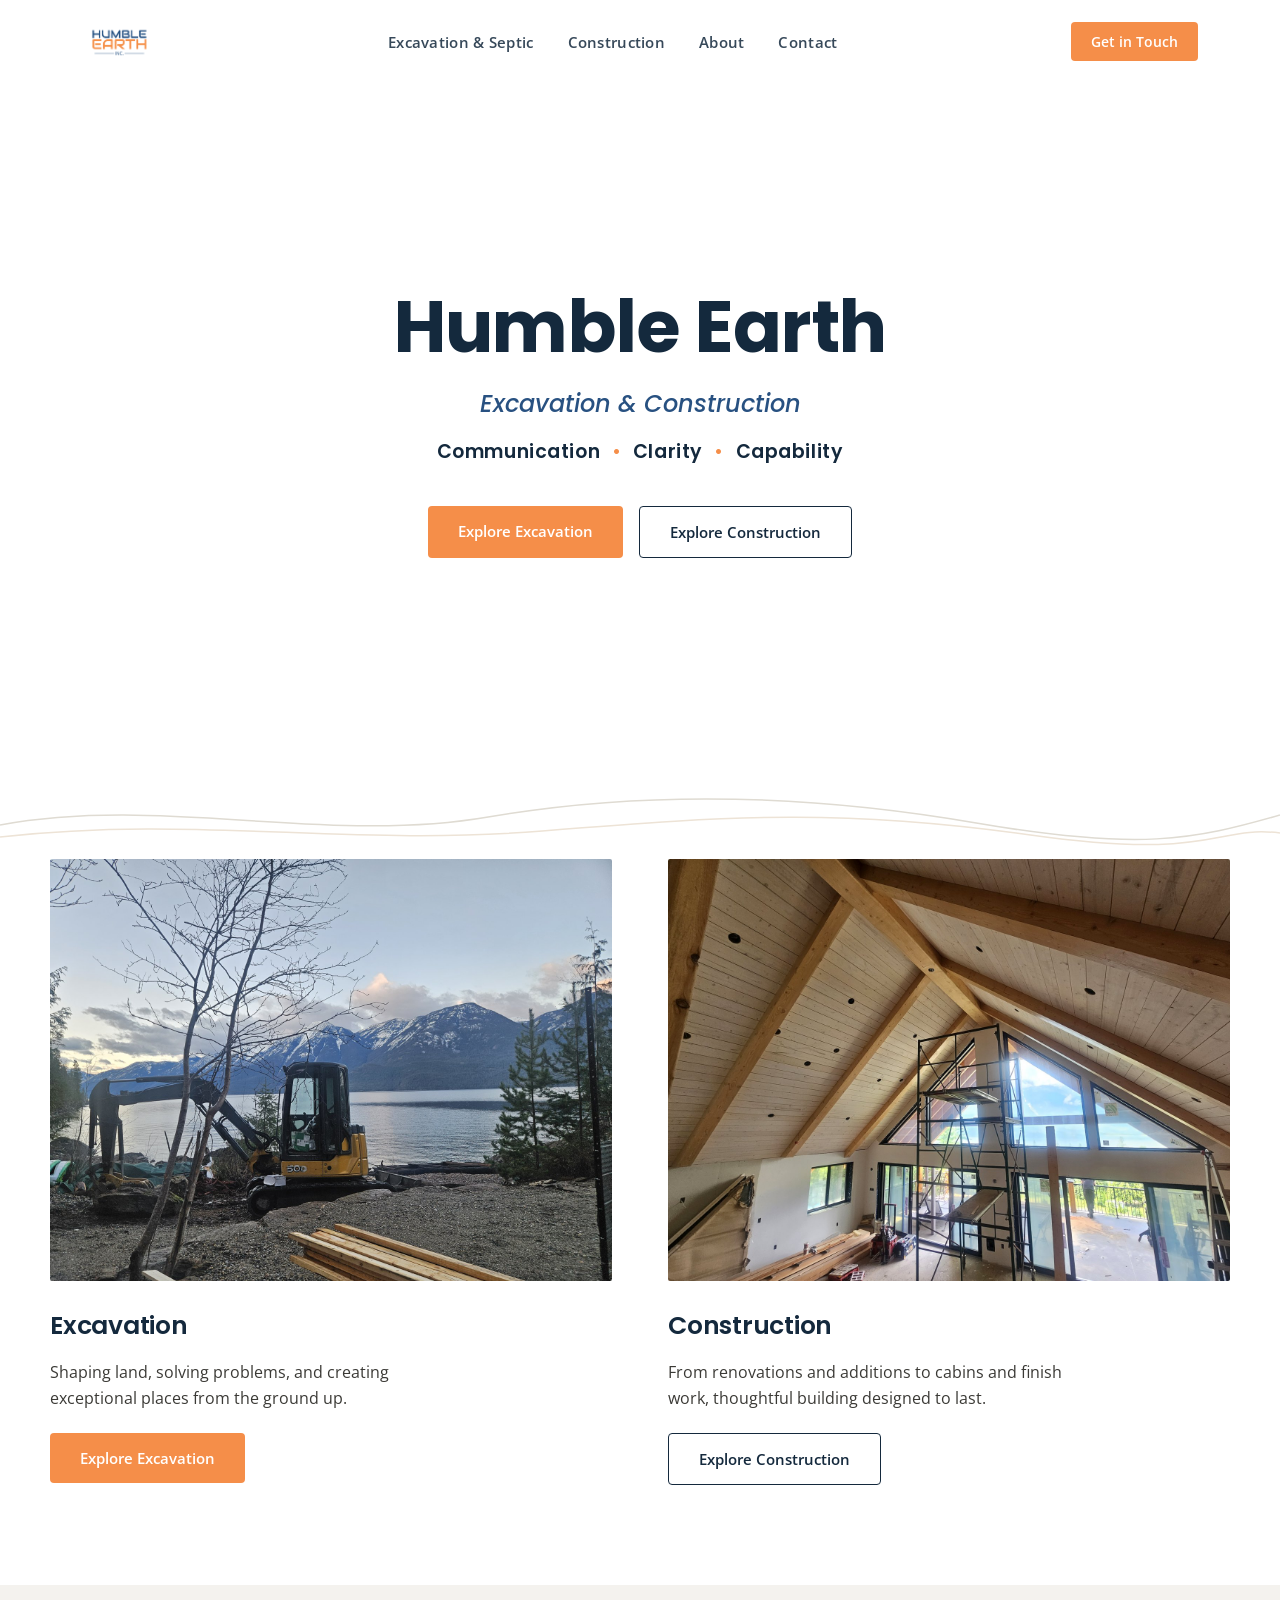
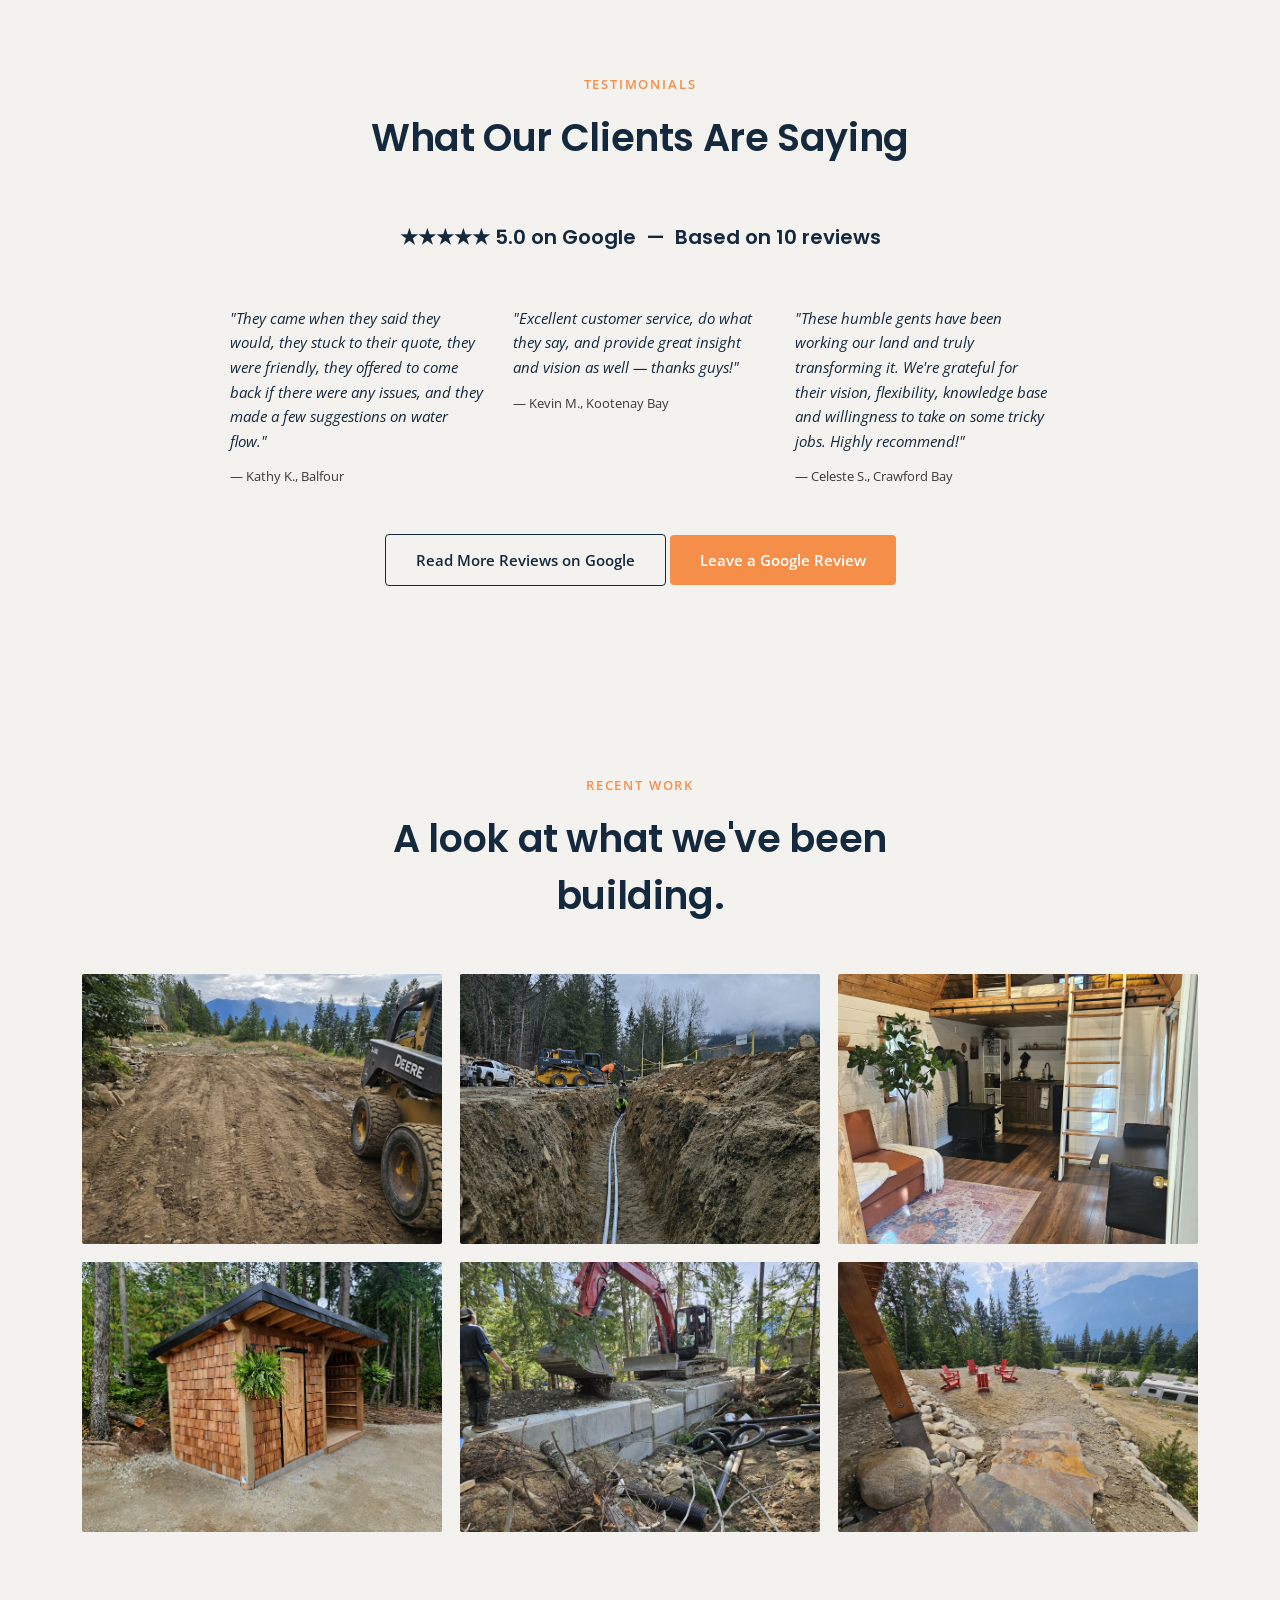
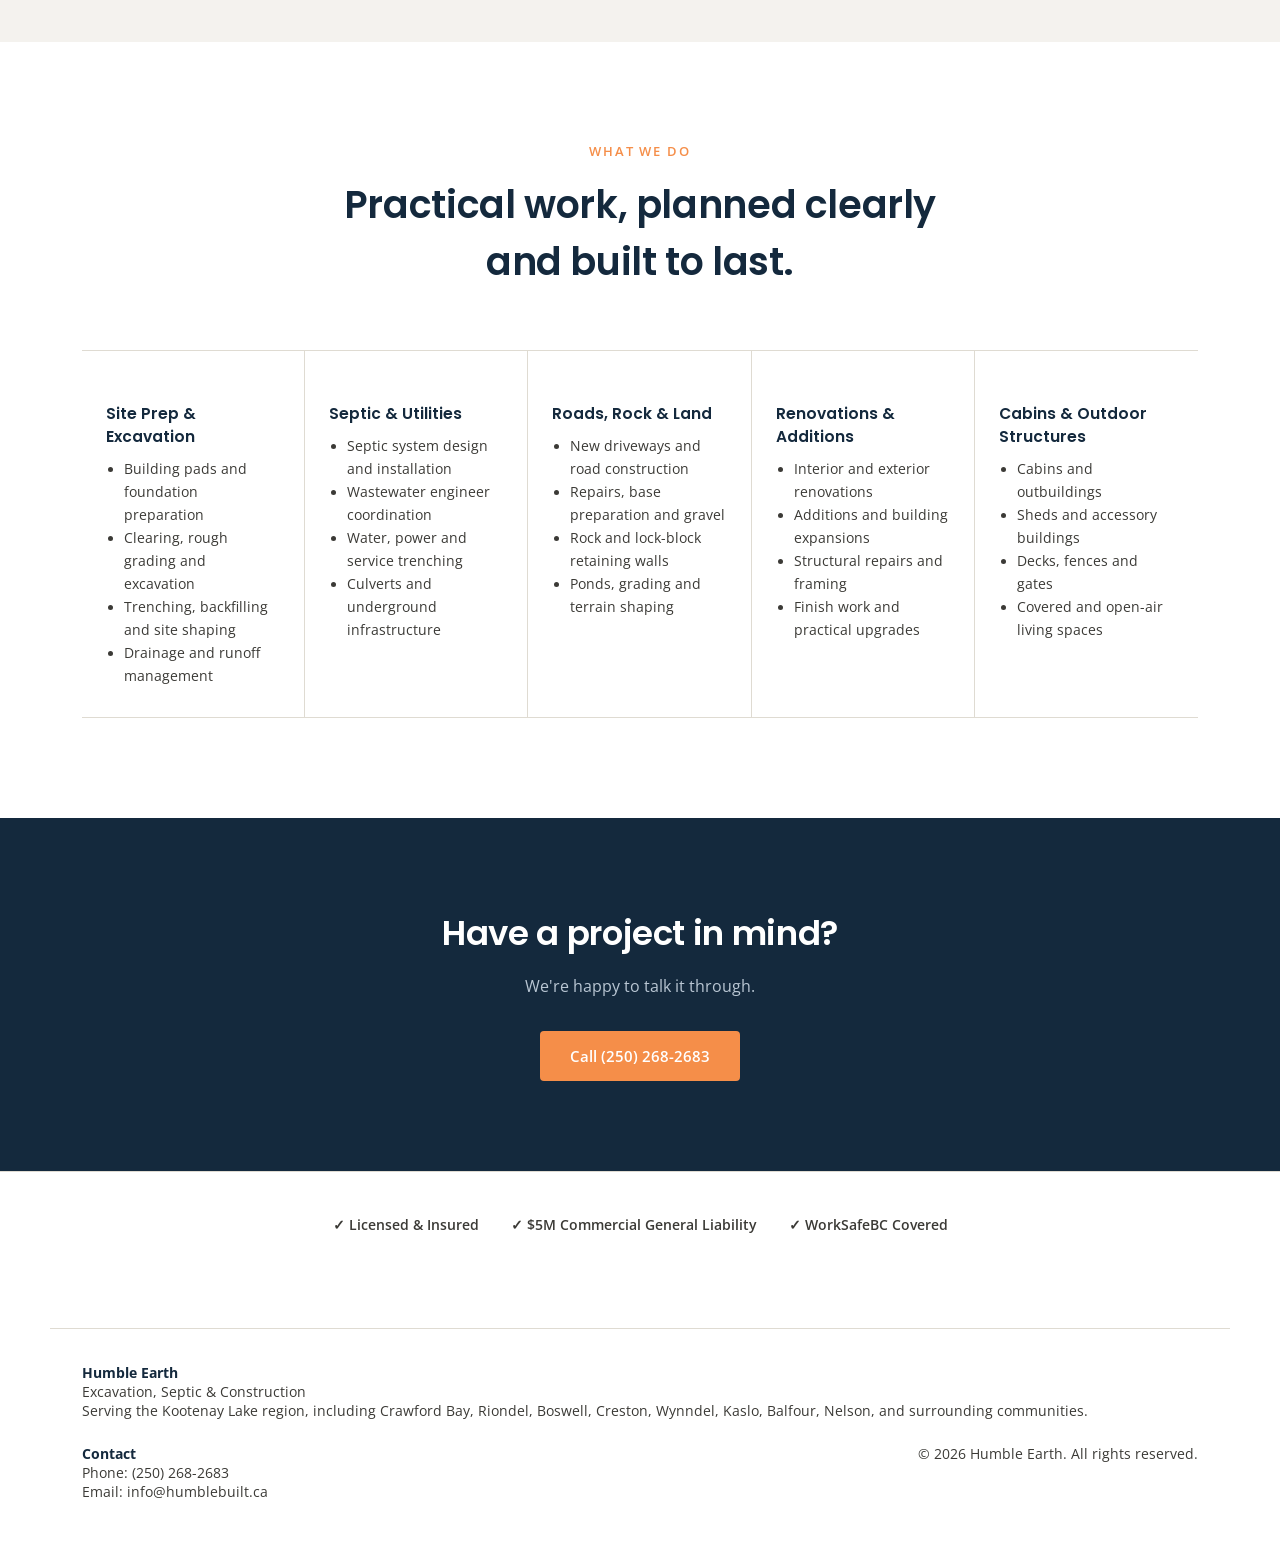
==== index.html @ 0f94adf6 "zip file commit" ====
<!DOCTYPE html>
<html lang="en">
<head>
<meta charset="UTF-8">
<meta name="viewport" content="width=device-width, initial-scale=1.0">
<title>Humble Earth — Excavation, Septic &amp; Construction</title>
<link rel="preconnect" href="https://fonts.googleapis.com">
<link href="https://fonts.googleapis.com/css2?family=Poppins:wght@400;500;600;700&family=Open+Sans:wght@400;500;600&display=swap" rel="stylesheet">
<style>
  :root{
    --blue-ink:   #14293D;
    --blue-deep:  #285181;
    --orange:     #F58E49;
    --orange-dark:#D96F2C;
    --white:      #FFFFFF;
    --grey-section:#F4F2EE;
    --grey-text:  #3B3A36;
    --grey-line:  #DFDBD2;
    --max: 1180px;
  }
  *{box-sizing:border-box;}
  html{scroll-behavior:smooth;}
  body{margin:0;font-family:'Open Sans', sans-serif;color:var(--grey-text);background:var(--white);-webkit-font-smoothing:antialiased;}
  h1,h2,h3,.display{font-family:'Poppins', sans-serif;color:var(--blue-ink);margin:0;letter-spacing:-0.01em;}
  a{text-decoration:none;}
  img{max-width:100%;display:block;}
  .wrap{max-width:var(--max); margin:0 auto; padding:0 32px;}

  .nav{display:flex; align-items:center; justify-content:space-between; padding:22px 32px; max-width:var(--max); margin:0 auto;}
  .nav .logo img{height:34px;width:auto;}
  .nav ul{list-style:none;display:flex;gap:34px;margin:0;padding:0;}
  .nav ul a{color:var(--blue-ink); font-weight:600; font-size:14.5px; letter-spacing:.02em; opacity:.85; transition:opacity .2s;}
  .nav ul a:hover{opacity:1;}
  .nav-cta{background:var(--orange); color:var(--white)!important; padding:10px 20px; border-radius:4px; font-weight:600; font-size:14px;}
  @media(max-width:760px){ .nav ul{display:none;} }

  .hero{min-height:78vh; display:flex; flex-direction:column; align-items:center; justify-content:center; text-align:center; padding:50px 24px 70px;}
  .hero h1{font-size:clamp(42px,7vw,72px); font-weight:700; line-height:1.02;}
  .hero .tagline{font-family:'Poppins',sans-serif; font-weight:500; font-style:italic; font-size:clamp(19px,2.4vw,24px); color:var(--blue-deep); margin:22px 0 10px;}
  .hero .sub{font-size:17px; color:var(--grey-text); max-width:520px; margin:0 auto; line-height:1.6;}
  .hero .statement{font-family:'Poppins',sans-serif; font-weight:600; font-size:clamp(16px,2vw,19px); color:var(--blue-ink); letter-spacing:.03em; margin:6px 0 0;}
  .hero .statement .dot{color:var(--orange); margin:0 6px;}
  .hero .buttons{display:flex; gap:16px; margin-top:40px; flex-wrap:wrap; justify-content:center;}
  .btn{font-family:'Open Sans',sans-serif; font-weight:600; font-size:15px; padding:15px 30px; border-radius:4px; display:inline-block; transition:transform .15s ease, background .2s ease, border-color .2s ease;}
  .btn:hover{transform:translateY(-1px);}
  .btn-primary{background:var(--orange); color:var(--white);}
  .btn-primary:hover{background:var(--orange-dark);}
  .btn-secondary{background:transparent; color:var(--blue-ink); border:1.5px solid var(--blue-ink);}
  .btn-secondary:hover{background:var(--blue-ink); color:var(--white);}

  .contour{ width:100%; display:block; height:64px; }

  .services{ padding:10px 0 100px; }
  .services-grid{display:grid; grid-template-columns:1fr 1fr; gap:56px;}
  @media(max-width:820px){ .services-grid{grid-template-columns:1fr; gap:64px;} }
  .service-card .photo{aspect-ratio:4/3; width:100%; border-radius:2px; overflow:hidden; margin-bottom:26px;}
  .service-card .photo img{width:100%;height:100%;object-fit:cover;}
  .service-card h3{ font-size:25px; font-weight:600; margin-bottom:12px; }
  .service-card p{ font-size:15.5px; line-height:1.65; color:var(--grey-text); margin-bottom:22px; max-width:46ch;}

  .story{ background:var(--grey-section); padding:90px 0; }
  .story-inner{ max-width:640px; margin:0 auto; text-align:center; }
  .story .kicker{font-weight:600; font-size:13px; letter-spacing:.14em; text-transform:uppercase; color:var(--orange); margin-bottom:24px;}
  .story p{ font-size:18px; line-height:1.8; color:var(--blue-ink); margin:0 0 22px; }

  .ba{ padding:100px 0; }
  .ba-head{ text-align:center; max-width:640px; margin:0 auto 56px; }
  .ba-head .kicker{font-weight:600; font-size:13px; letter-spacing:.14em; text-transform:uppercase; color:var(--orange); margin-bottom:16px;}
  .ba-head h2{ font-size:clamp(28px,4vw,38px); font-weight:600; }
  .ba-set{ margin-bottom:70px; }
  .ba-set:last-child{ margin-bottom:0; }
  .ba-label{font-family:'Poppins',sans-serif; font-weight:600; font-size:16px; color:var(--blue-ink); text-align:center; margin-bottom:22px;}
  .ba-pair{ display:grid; grid-template-columns:1fr 1fr; gap:4px; }
  @media(max-width:700px){ .ba-pair{grid-template-columns:1fr;} }
  .ba-pair figure{ margin:0; position:relative; aspect-ratio:4/3; overflow:hidden; }
  .ba-pair img{ width:100%; height:100%; object-fit:cover; }
  .ba-pair figcaption{
    position:absolute; top:14px; left:14px; background:rgba(20,41,61,0.82); color:#fff;
    font-size:11.5px; font-weight:600; letter-spacing:.1em; text-transform:uppercase;
    padding:6px 12px; border-radius:2px;
  }

  .recent{ padding:100px 0 110px; background:var(--grey-section); }
  .recent-head{ text-align:center; max-width:640px; margin:0 auto 50px; }
  .recent-head .kicker{font-weight:600; font-size:13px; letter-spacing:.14em; text-transform:uppercase; color:var(--orange); margin-bottom:16px;}
  .recent-head h2{ font-size:clamp(28px,4vw,38px); font-weight:600; }
  .recent-grid{ display:grid; grid-template-columns:repeat(3,1fr); gap:18px; }
  @media(max-width:820px){ .recent-grid{grid-template-columns:repeat(2,1fr);} }
  @media(max-width:520px){ .recent-grid{grid-template-columns:1fr;} }
  .recent-grid figure{ margin:0; aspect-ratio:4/3; overflow:hidden; border-radius:2px; }
  .recent-grid img{ width:100%; height:100%; object-fit:cover; transition:transform .3s ease; }
  .recent-grid a:hover img{ transform:scale(1.04); }

  .detail{ padding:100px 0; }
  .detail-head{ text-align:center; max-width:640px; margin:0 auto 60px; }
  .detail-head .kicker{font-weight:600; font-size:13px; letter-spacing:.14em; text-transform:uppercase; color:var(--orange); margin-bottom:16px;}
  .detail-head h2{ font-size:clamp(28px,4vw,38px); font-weight:600; }
  .detail-grid{display:grid; grid-template-columns:repeat(5,1fr); gap:0; border-top:1px solid var(--grey-line);}
  @media(max-width:900px){ .detail-grid{grid-template-columns:1fr 1fr;} }
  @media(max-width:560px){ .detail-grid{grid-template-columns:1fr;} }
  .detail-item{padding:30px 24px; border-right:1px solid var(--grey-line); border-bottom:1px solid var(--grey-line);}
  .detail-grid .detail-item:last-child{border-right:none;}
  .detail-item h4{font-family:'Poppins',sans-serif; font-weight:600; font-size:15.5px; color:var(--blue-ink); margin-bottom:10px;}
  .detail-item ul{ margin:0; padding-left:18px; font-size:13.5px; line-height:1.7; color:var(--grey-text);}

  .cta{ background:var(--blue-ink); color:var(--white); padding:90px 0; text-align:center; }
  .cta h2{ color:var(--white); font-size:clamp(26px,4vw,34px); font-weight:600; margin-bottom:14px; }
  .cta p{ color:#B9C6D3; font-size:16px; margin-bottom:34px; }

  footer{ padding:50px 0 40px; }
  .footer-grid{display:flex; justify-content:space-between; flex-wrap:wrap; gap:24px; border-top:1px solid var(--grey-line); padding-top:34px; font-size:14px; color:var(--grey-text);}
  .footer-grid strong{ color:var(--blue-ink); }
  .footer-grid a{ color:var(--grey-text); }
</style>
</head>
<body>

<nav class="nav">
  <a class="logo" href="index.html"><img src="[data-uri]" alt="Humble Earth"></a>
  <ul>
    <li><a href="excavation.html">Excavation &amp; Septic</a></li>
    <li><a href="construction.html">Construction</a></li>
    <li><a href="about.html">About</a></li>
    <li><a href="#contact">Contact</a></li>
  </ul>
  <a href="#contact" class="nav-cta">Get in Touch</a>
</nav>

<section class="hero">
  <h1>Humble Earth</h1>
  <p class="tagline">Excavation &amp; Construction</p>
  <p class="statement"><span>Communication</span> <span class="dot">•</span> <span>Clarity</span> <span class="dot">•</span> <span>Capability</span></p>
  <div class="buttons">
    <a href="excavation.html" class="btn btn-primary">Explore Excavation</a>
    <a href="construction.html" class="btn btn-secondary">Explore Construction</a>
  </div>
</section>

<svg class="contour" viewBox="0 0 1180 64" preserveAspectRatio="none" xmlns="http://www.w3.org/2000/svg">
  <path d="M0 40 C 150 10, 300 60, 450 32 S 750 10, 900 38 S 1100 55, 1180 30" fill="none" stroke="#DFDBD2" stroke-width="1.5"/>
  <path d="M0 52 C 180 30, 320 62, 500 46 S 780 24, 950 50 S 1120 40, 1180 48" fill="none" stroke="#EDE3D6" stroke-width="1.5"/>
</svg>

<section class="services wrap">
  <div class="services-grid">
    <div class="service-card">
      <div class="photo"><img src="[data-uri]" alt="Excavator at work with mountain and lake view"></div>
      <h3>Excavation</h3>
      <p>Shaping land, solving problems, and creating exceptional places from the ground up.</p>
      <a href="excavation.html" class="btn btn-primary">Explore Excavation</a>
    </div>
    <div class="service-card">
      <div class="photo"><img src="[data-uri]" alt="Finished timber-framed interior with shiplap ceiling"></div>
      <h3>Construction</h3>
      <p>From renovations and additions to cabins and finish work, thoughtful building designed to last.</p>
      <a href="construction.html" class="btn btn-secondary">Explore Construction</a>
    </div>
  </div>
</section>

<section class="ba" style="background:var(--grey-section); padding:90px 0;">
  <div class="wrap">
    <div class="ba-head">
      <div class="kicker">Testimonials</div>
      <h2>What Our Clients Are Saying</h2>
    </div>
    <div style="max-width:820px; margin:0 auto; text-align:center;">
      <p style="font-family:'Poppins',sans-serif; font-weight:600; font-size:20px; color:var(--blue-ink); margin-bottom:40px;">&#9733;&#9733;&#9733;&#9733;&#9733; 5.0 on Google &nbsp;&mdash;&nbsp; Based on 10 reviews</p>
      <div style="display:grid; grid-template-columns:repeat(3,1fr); gap:28px; text-align:left; margin-bottom:36px;">
        <div>
          <p style="font-size:14.5px; line-height:1.7; color:var(--blue-ink); font-style:italic; margin-bottom:12px;">"They came when they said they would, they stuck to their quote, they were friendly, they offered to come back if there were any issues, and they made a few suggestions on water flow."</p>
          <p style="font-size:13px; color:var(--grey-text);">&mdash; Kathy K., Balfour</p>
        </div>
        <div>
          <p style="font-size:14.5px; line-height:1.7; color:var(--blue-ink); font-style:italic; margin-bottom:12px;">"Excellent customer service, do what they say, and provide great insight and vision as well &mdash; thanks guys!"</p>
          <p style="font-size:13px; color:var(--grey-text);">&mdash; Kevin M., Kootenay Bay</p>
        </div>
        <div>
          <p style="font-size:14.5px; line-height:1.7; color:var(--blue-ink); font-style:italic; margin-bottom:12px;">"These humble gents have been working our land and truly transforming it. We're grateful for their vision, flexibility, knowledge base and willingness to take on some tricky jobs. Highly recommend!"</p>
          <p style="font-size:13px; color:var(--grey-text);">&mdash; Celeste S., Crawford Bay</p>
        </div>
      </div>
      <div class="buttons" style="justify-content:center;">
        <a href="https://g.page/r/CaFylZ0rkzaOEBM/review" class="btn btn-secondary">Read More Reviews on Google</a>
        <a href="https://g.page/r/CaFylZ0rkzaOEBM/review" class="btn btn-primary">Leave a Google Review</a>
      </div>
    </div>
  </div>
</section>

<section class="recent">
  <div class="wrap">
    <div class="recent-head">
      <div class="kicker">Recent Work</div>
      <h2>A look at what we've been building.</h2>
    </div>
    <div class="recent-grid">
      <a href="excavation.html"><figure><img src="[data-uri]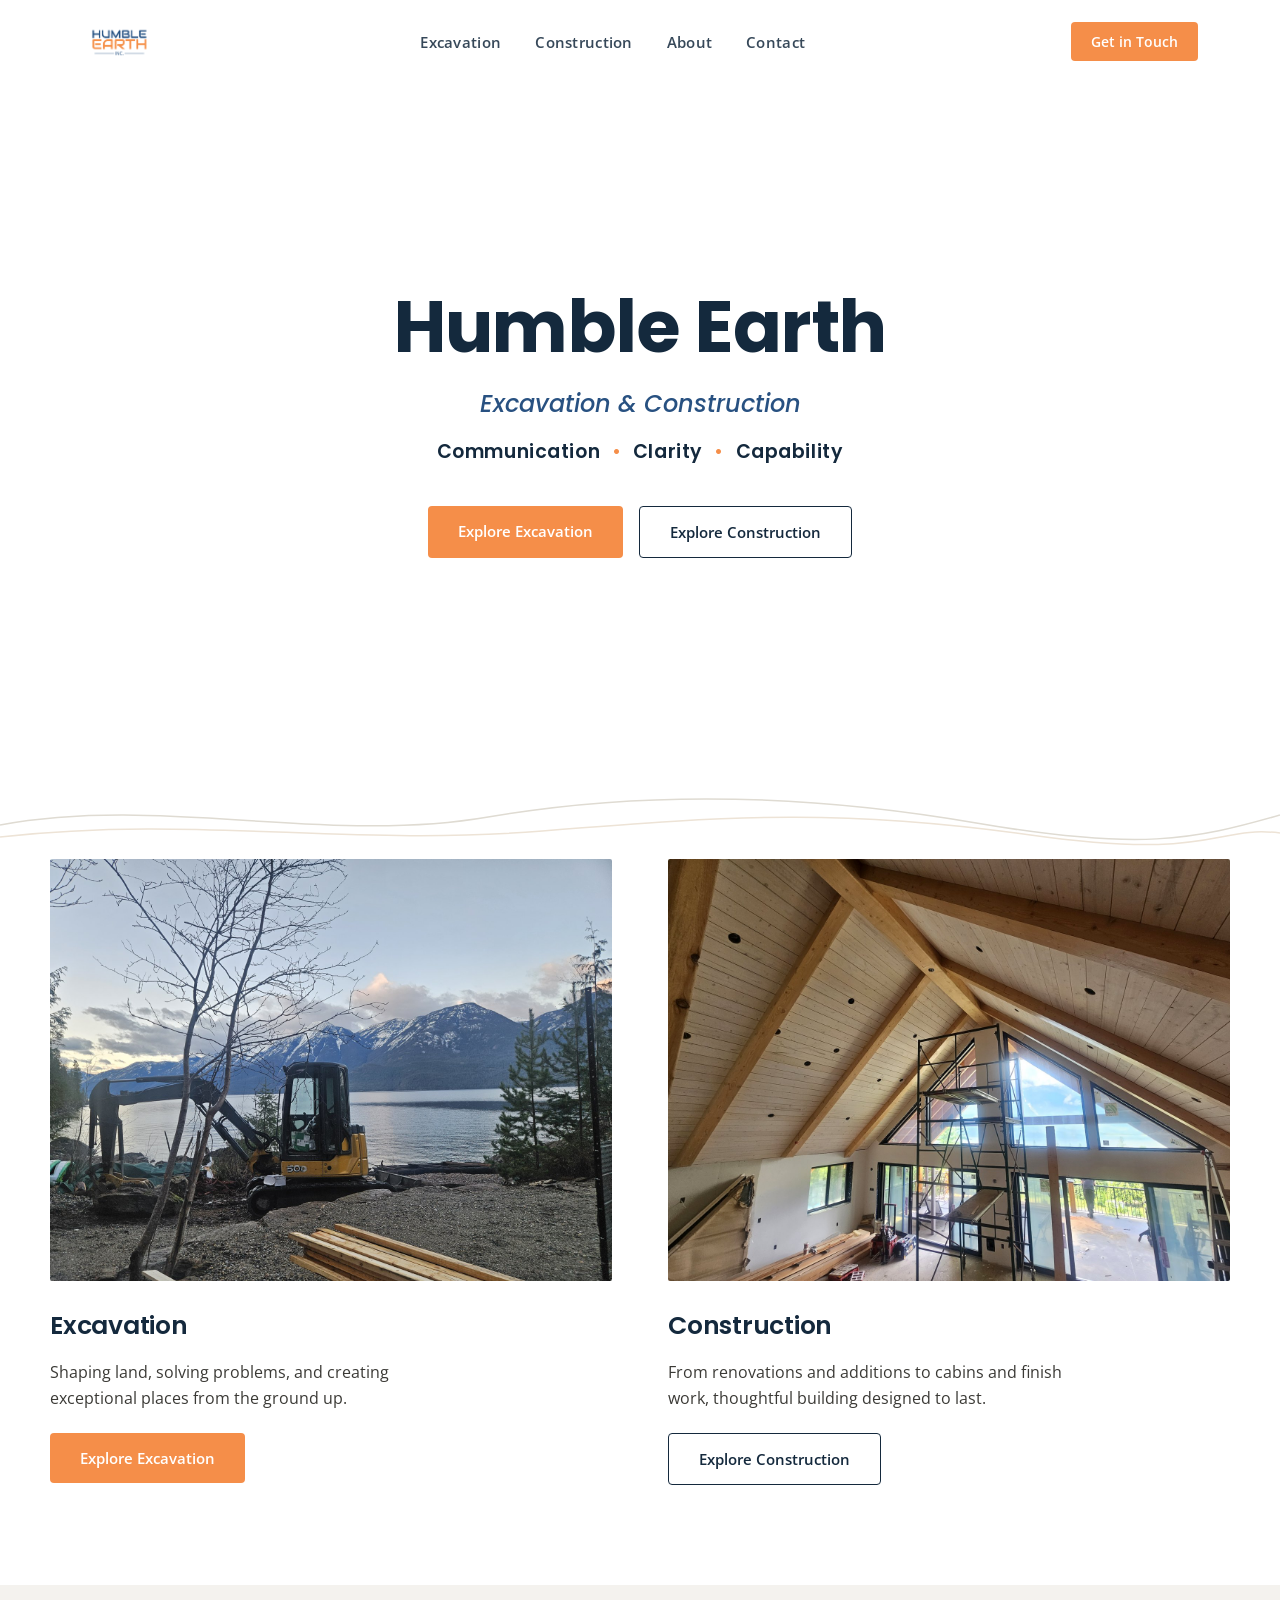
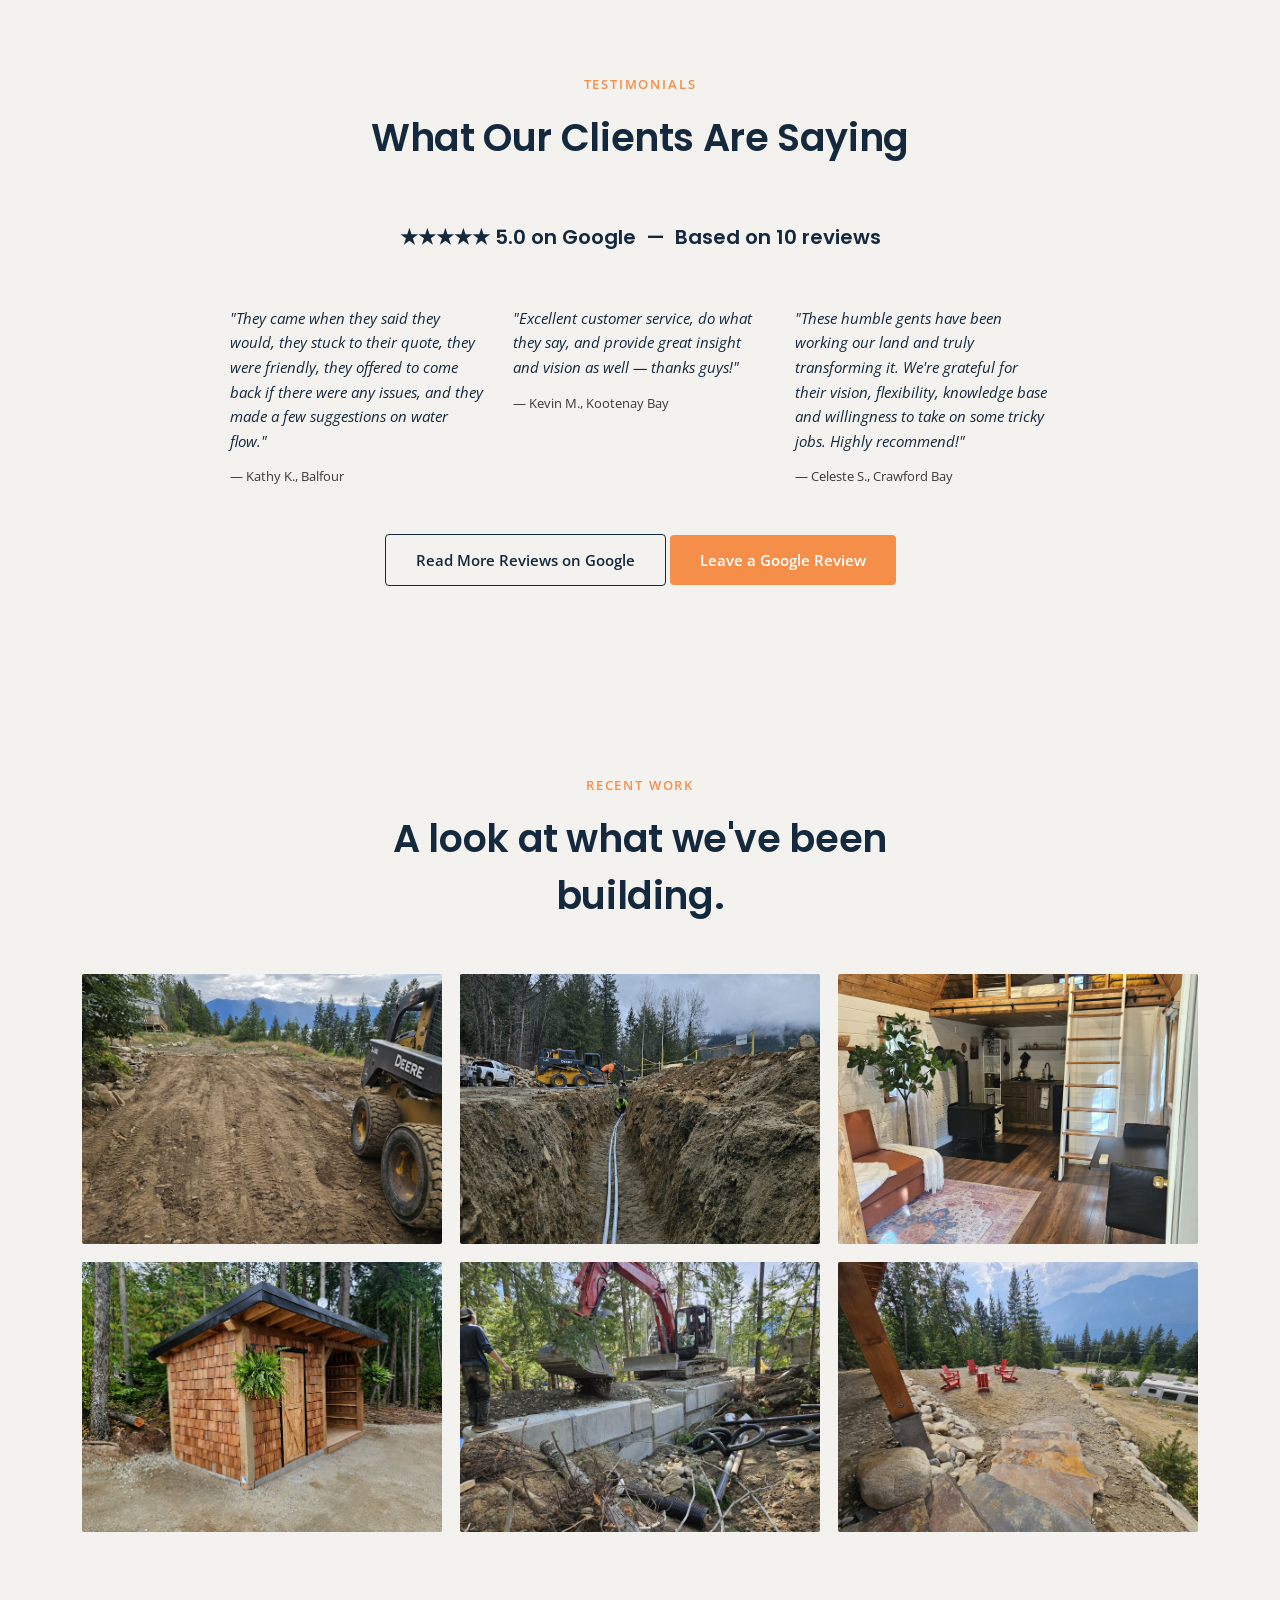
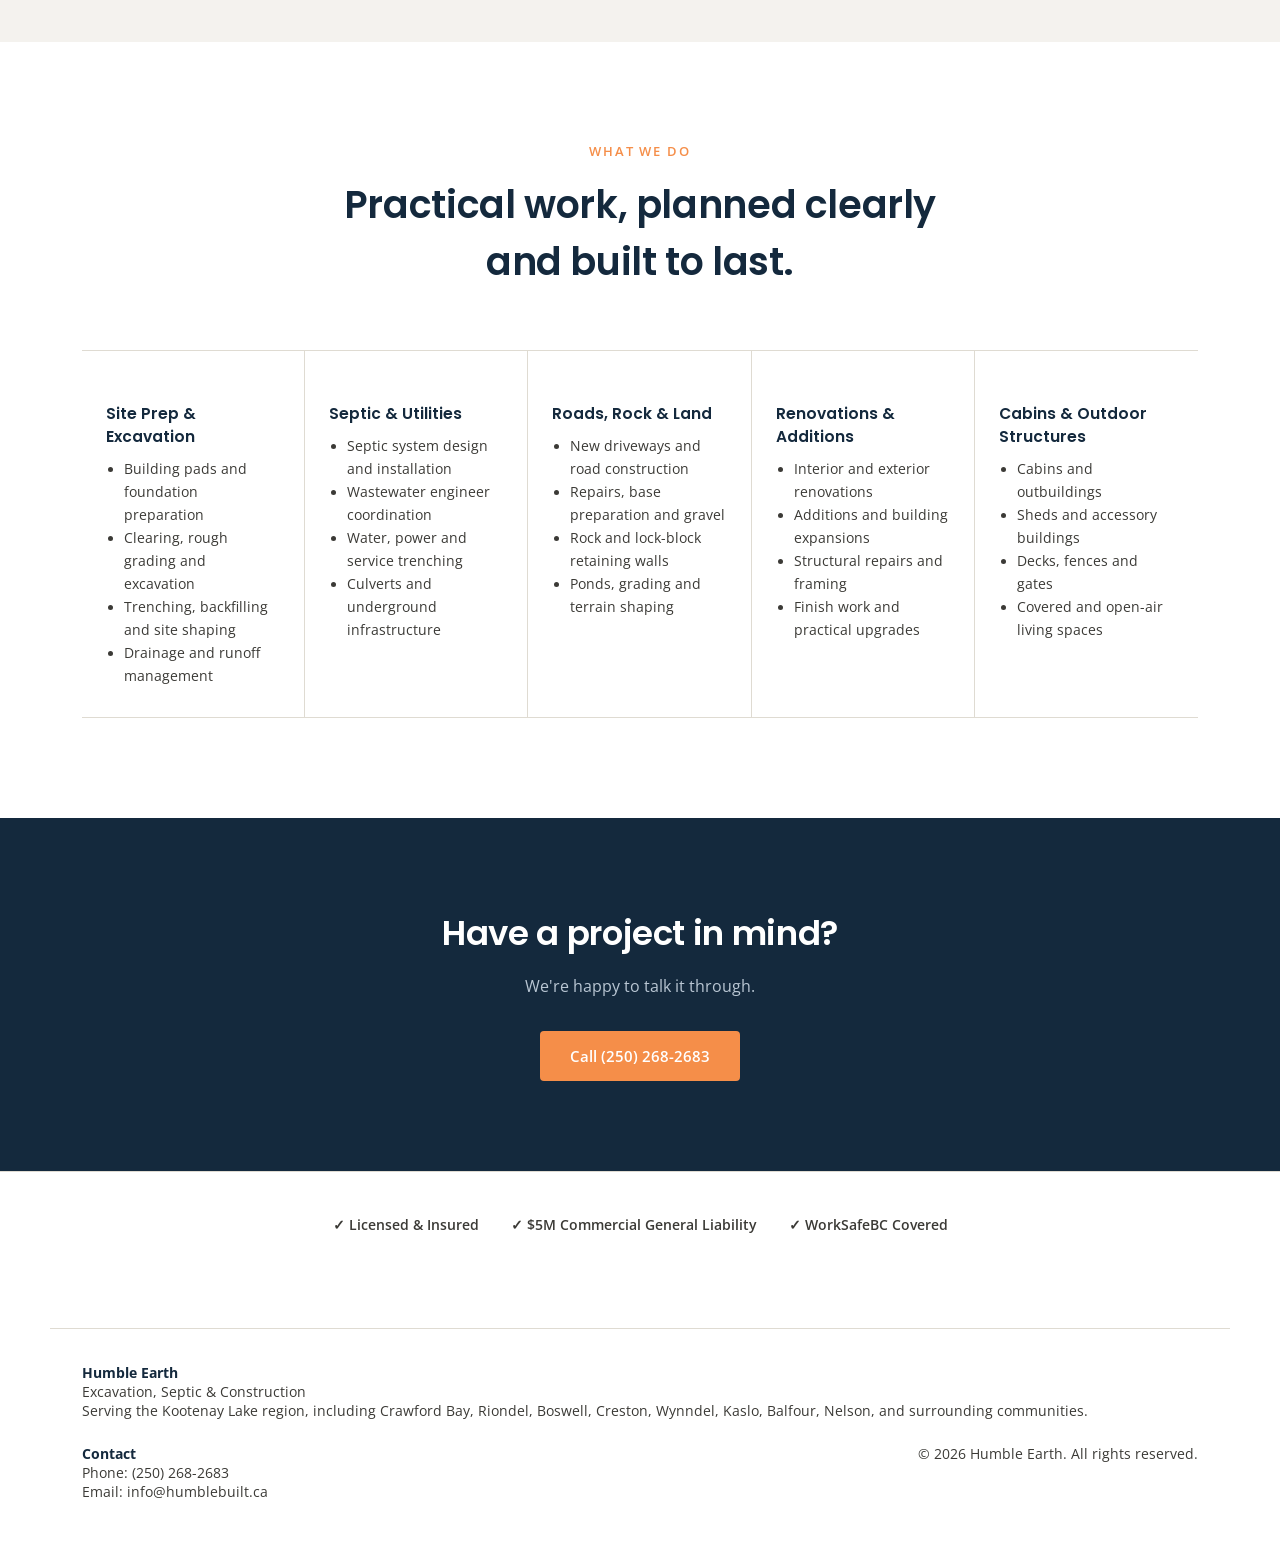
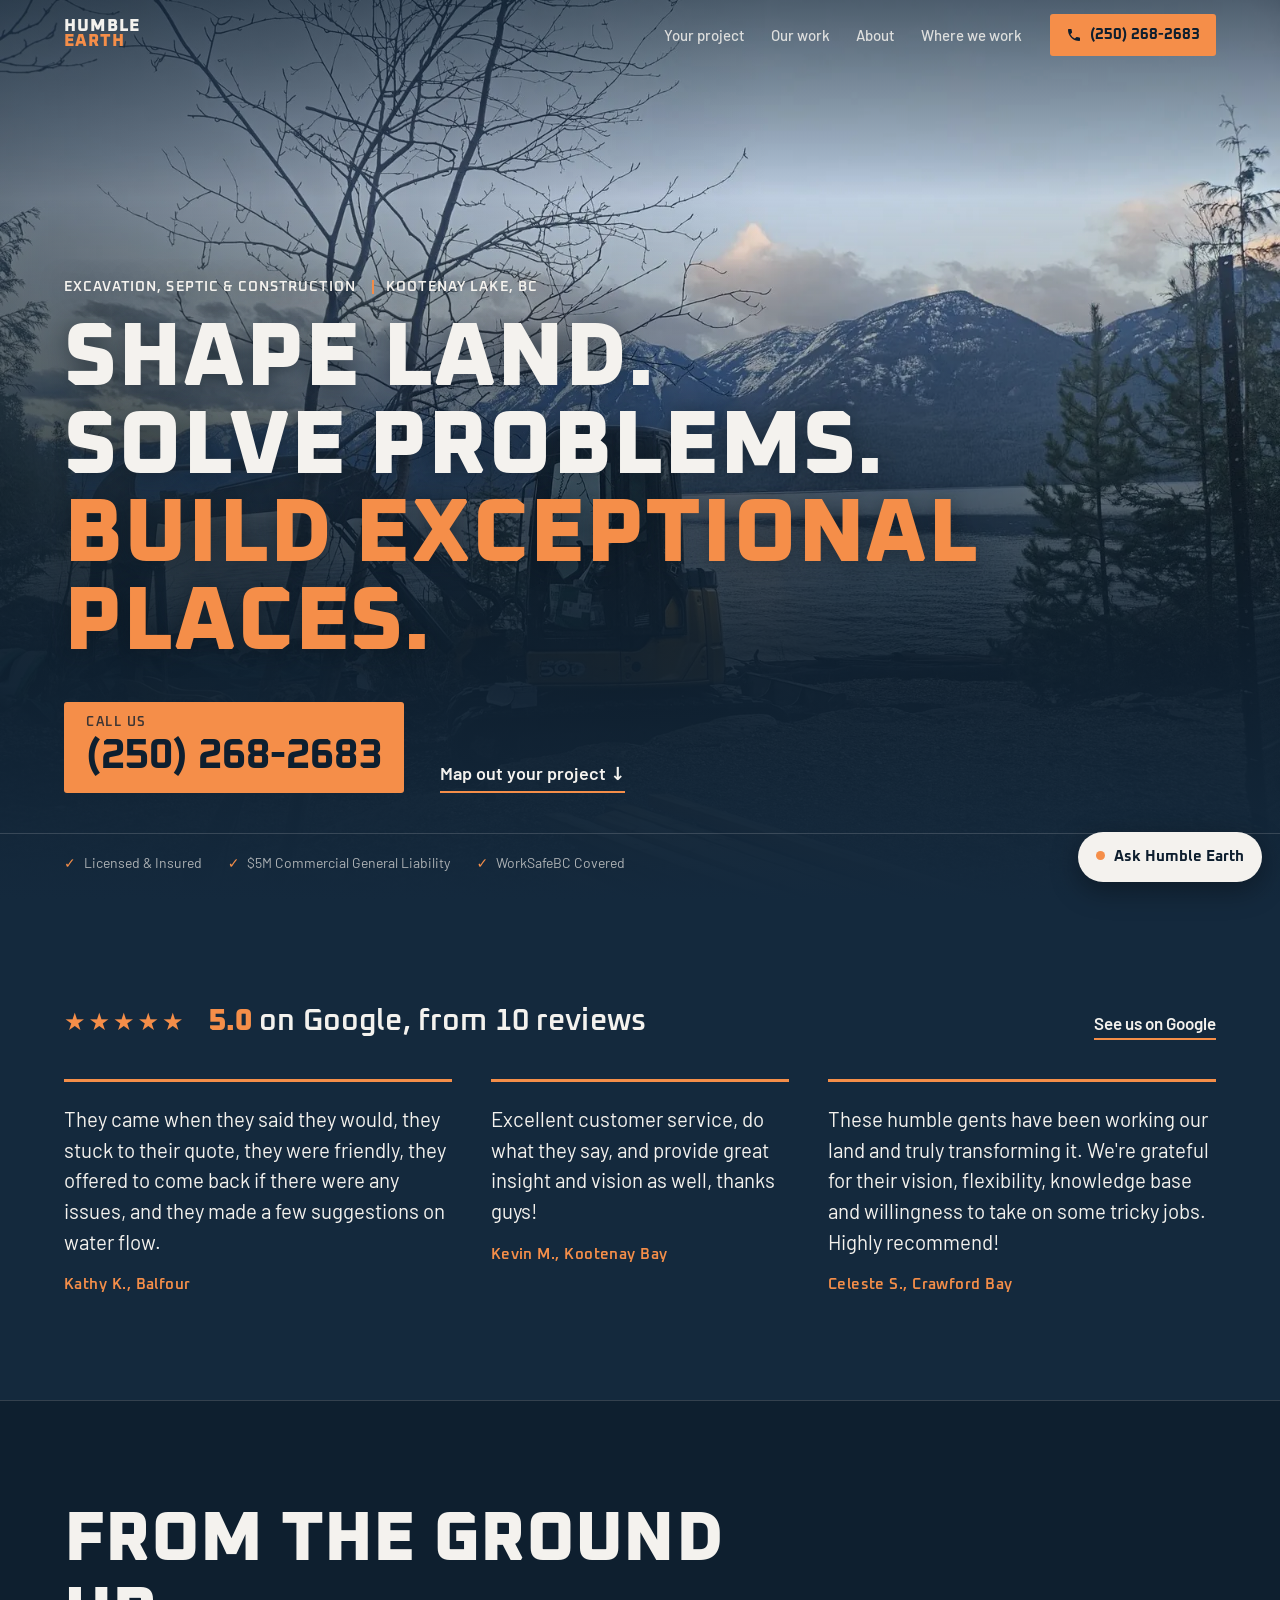
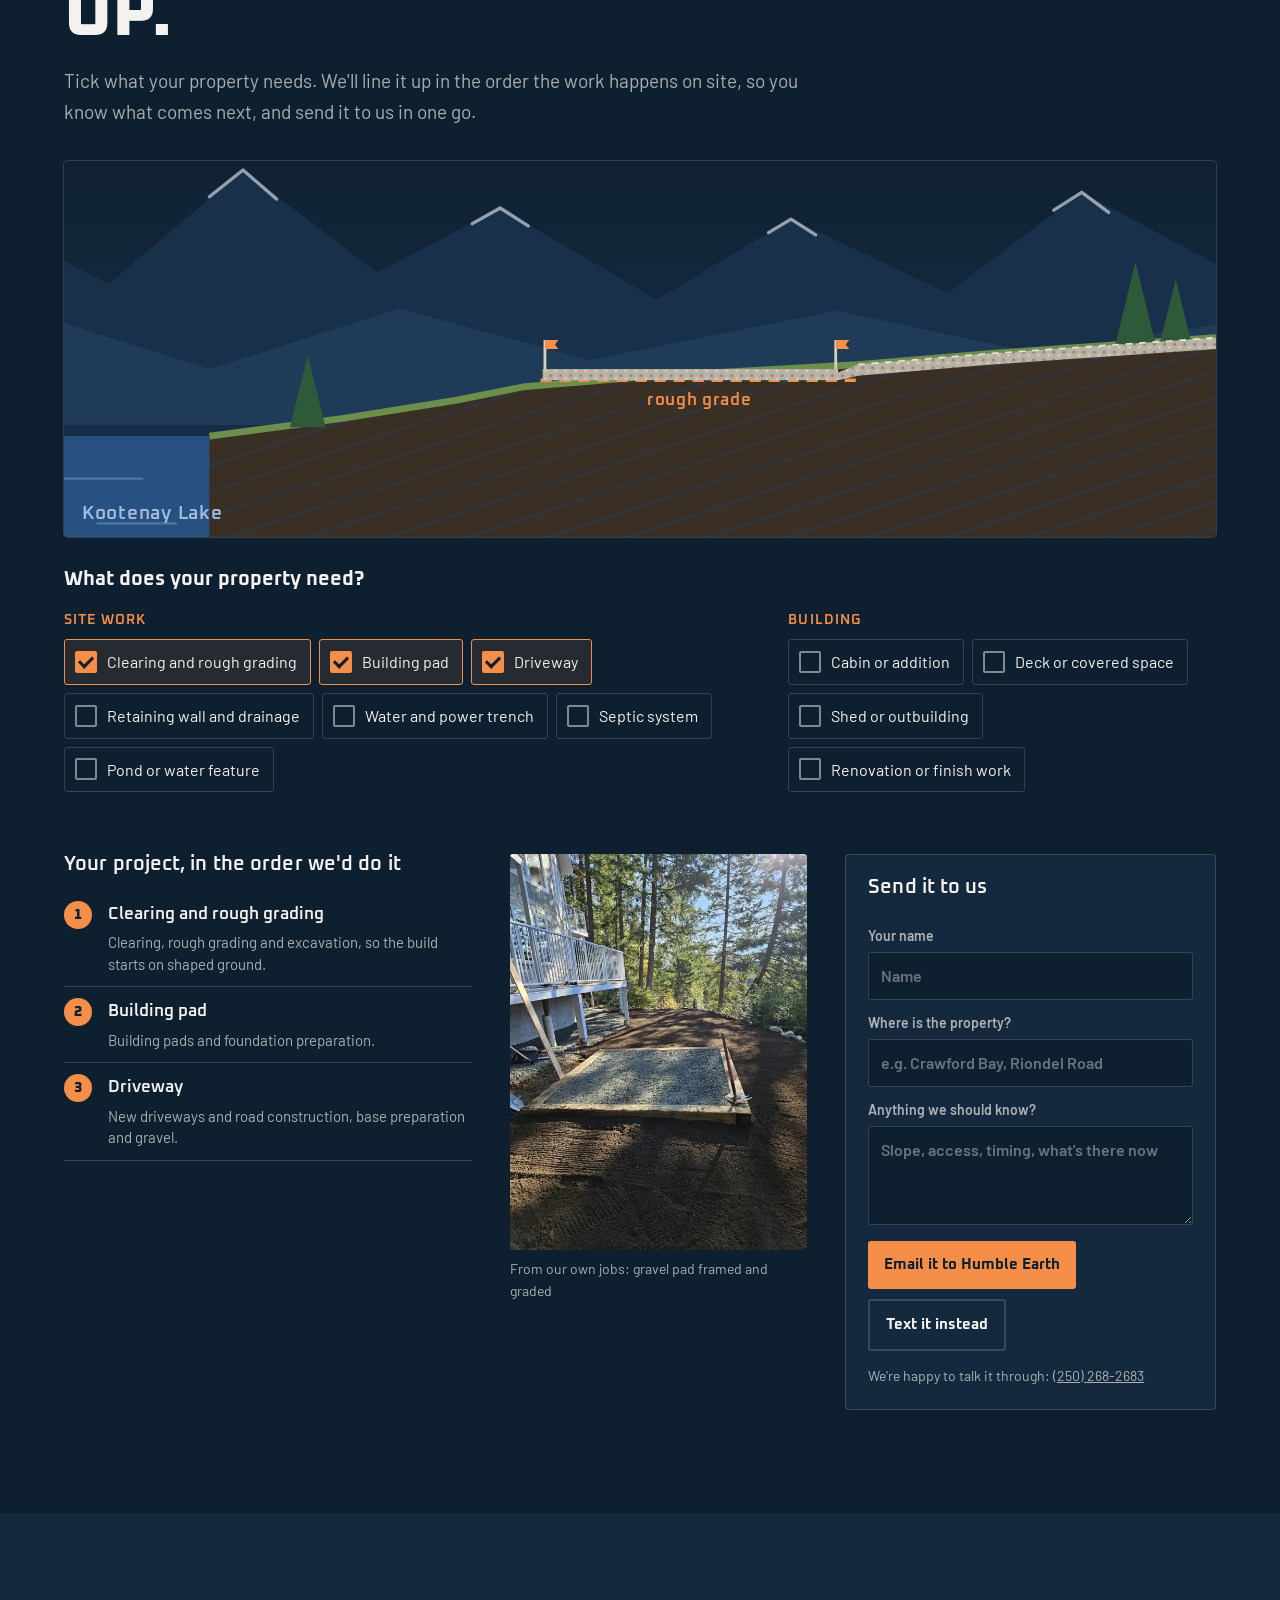
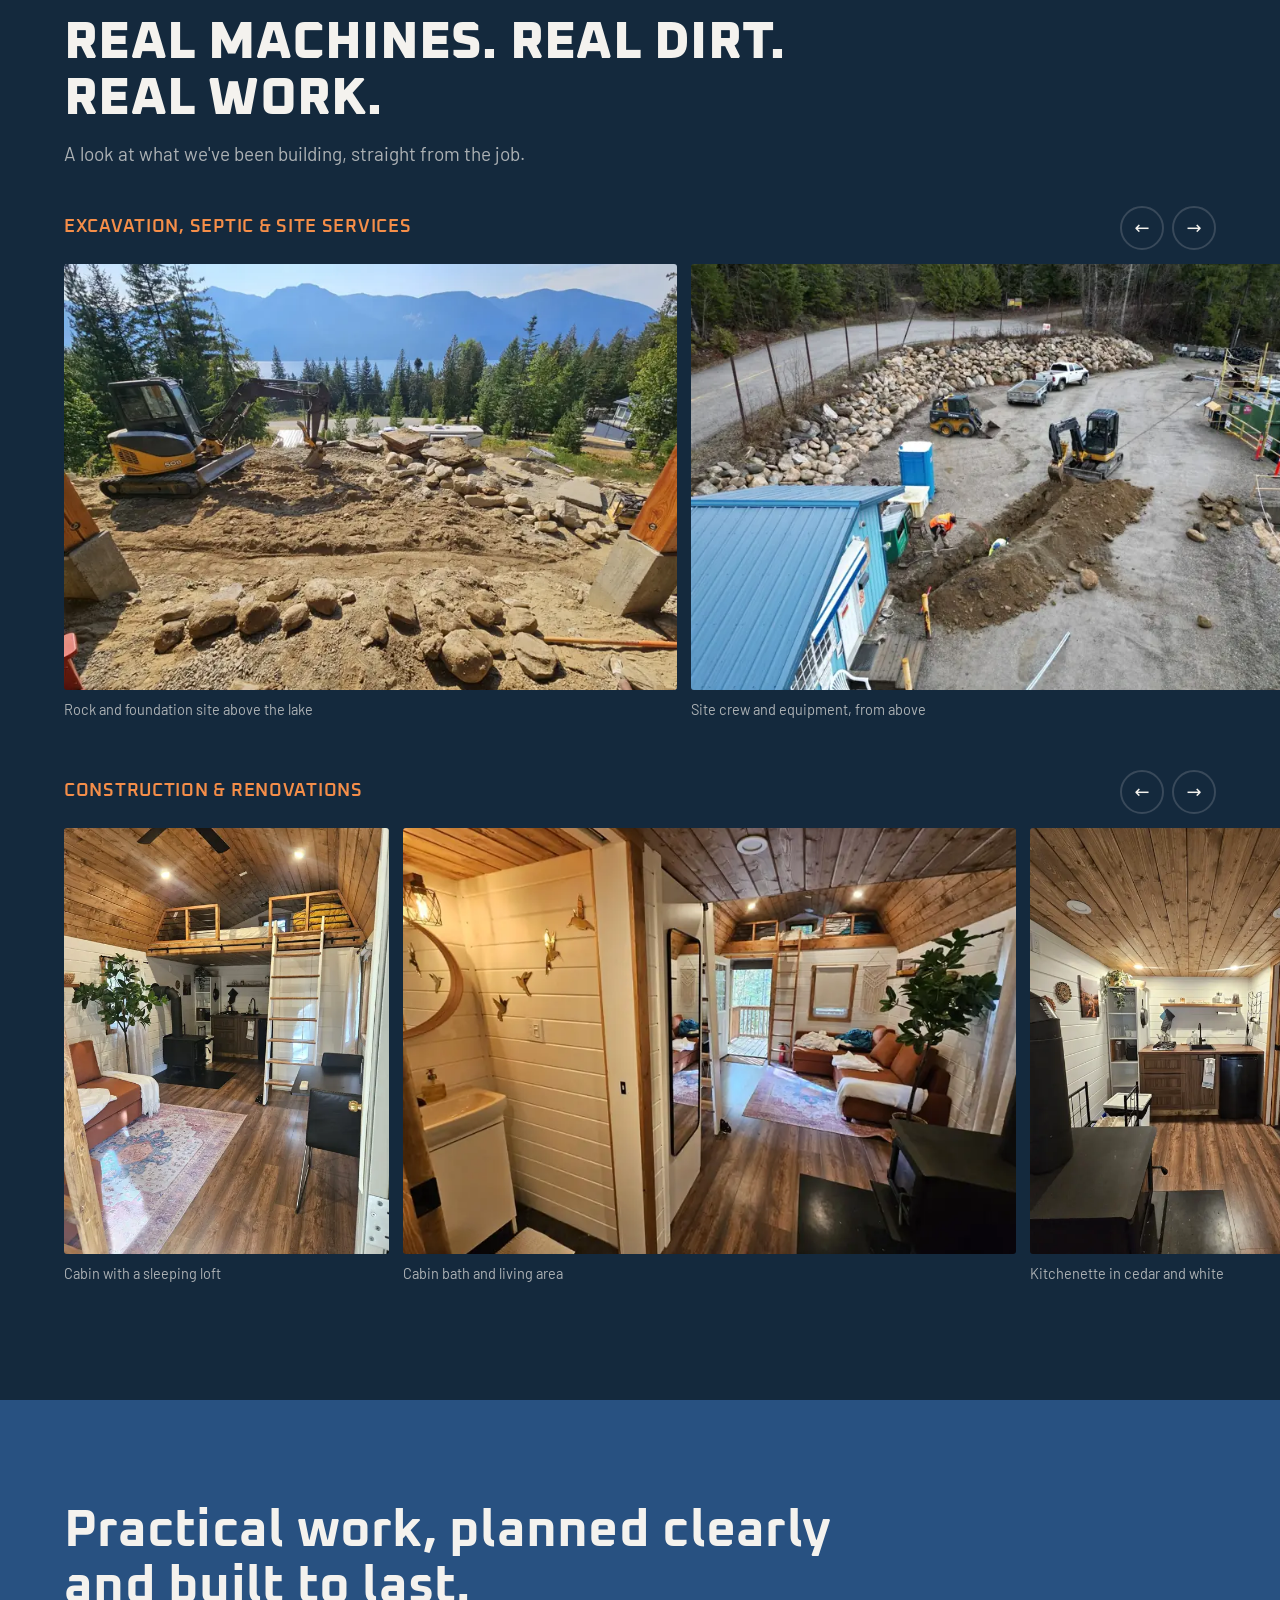
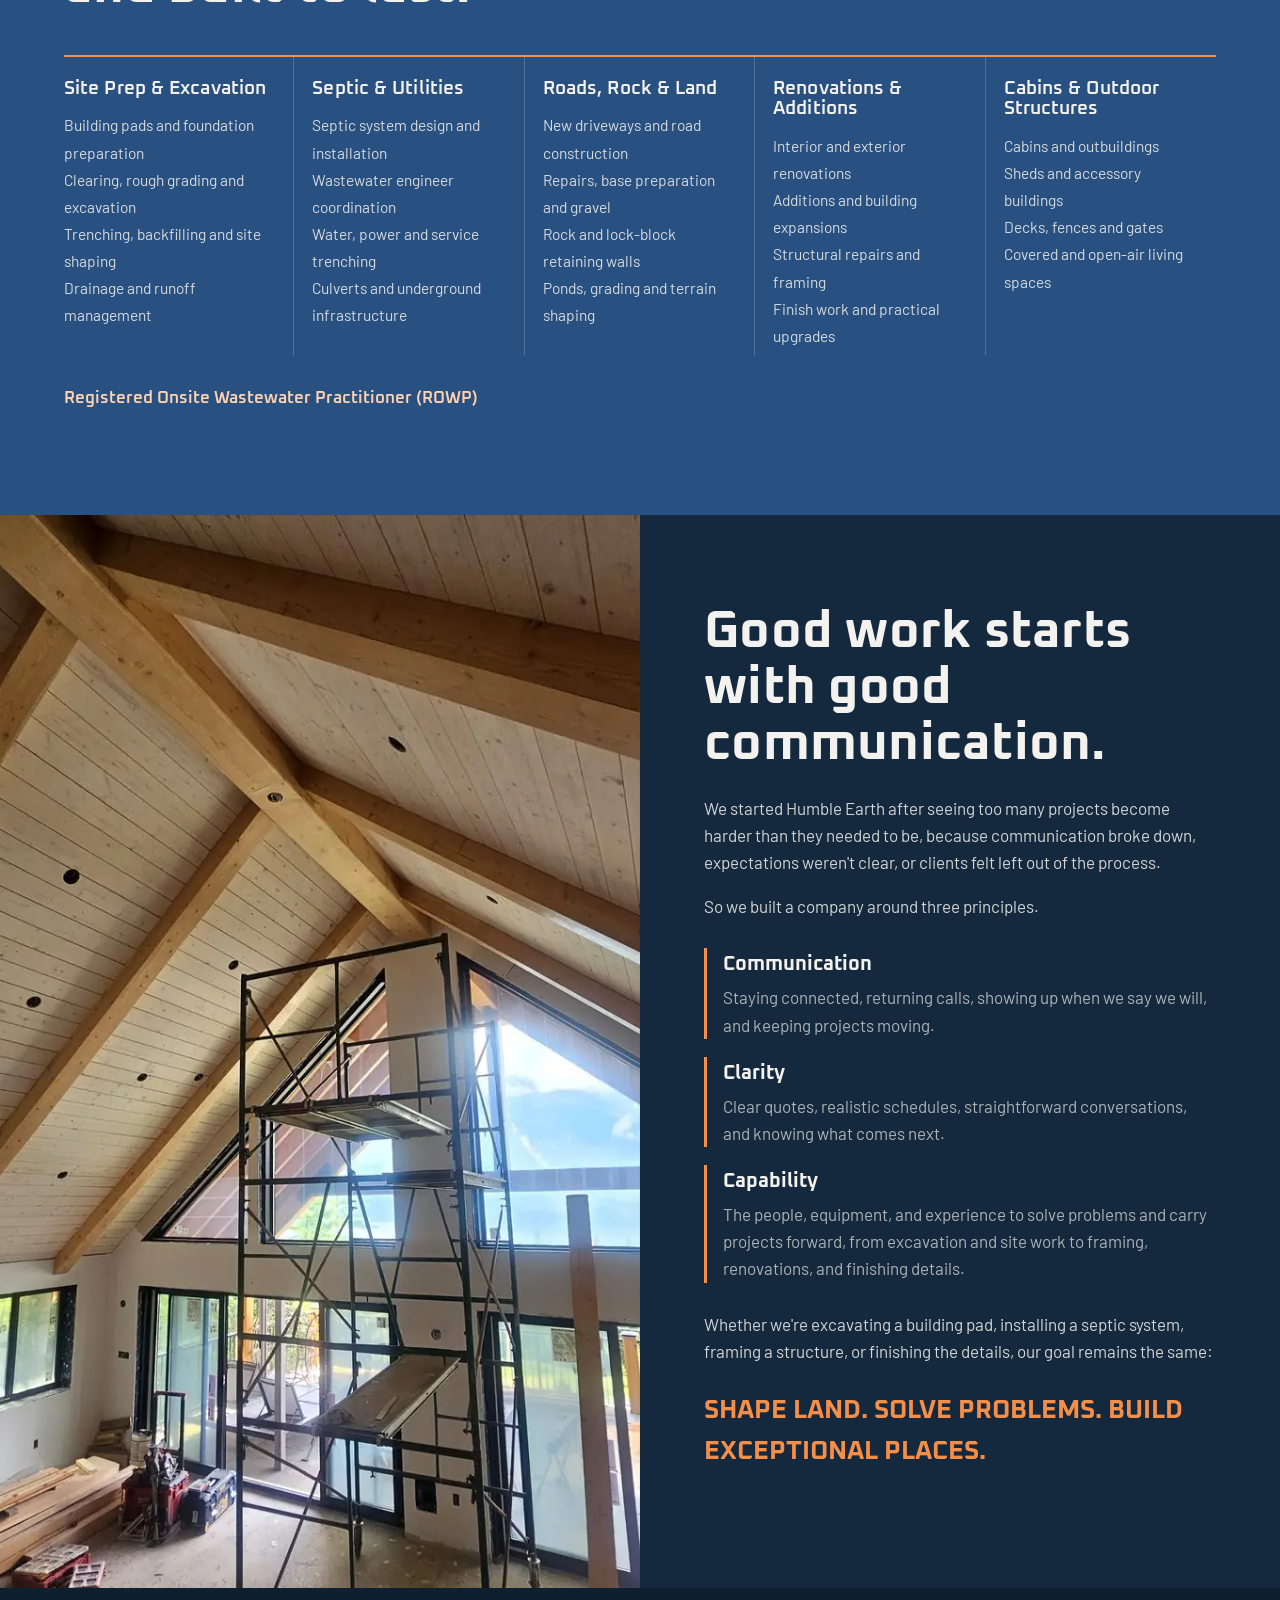
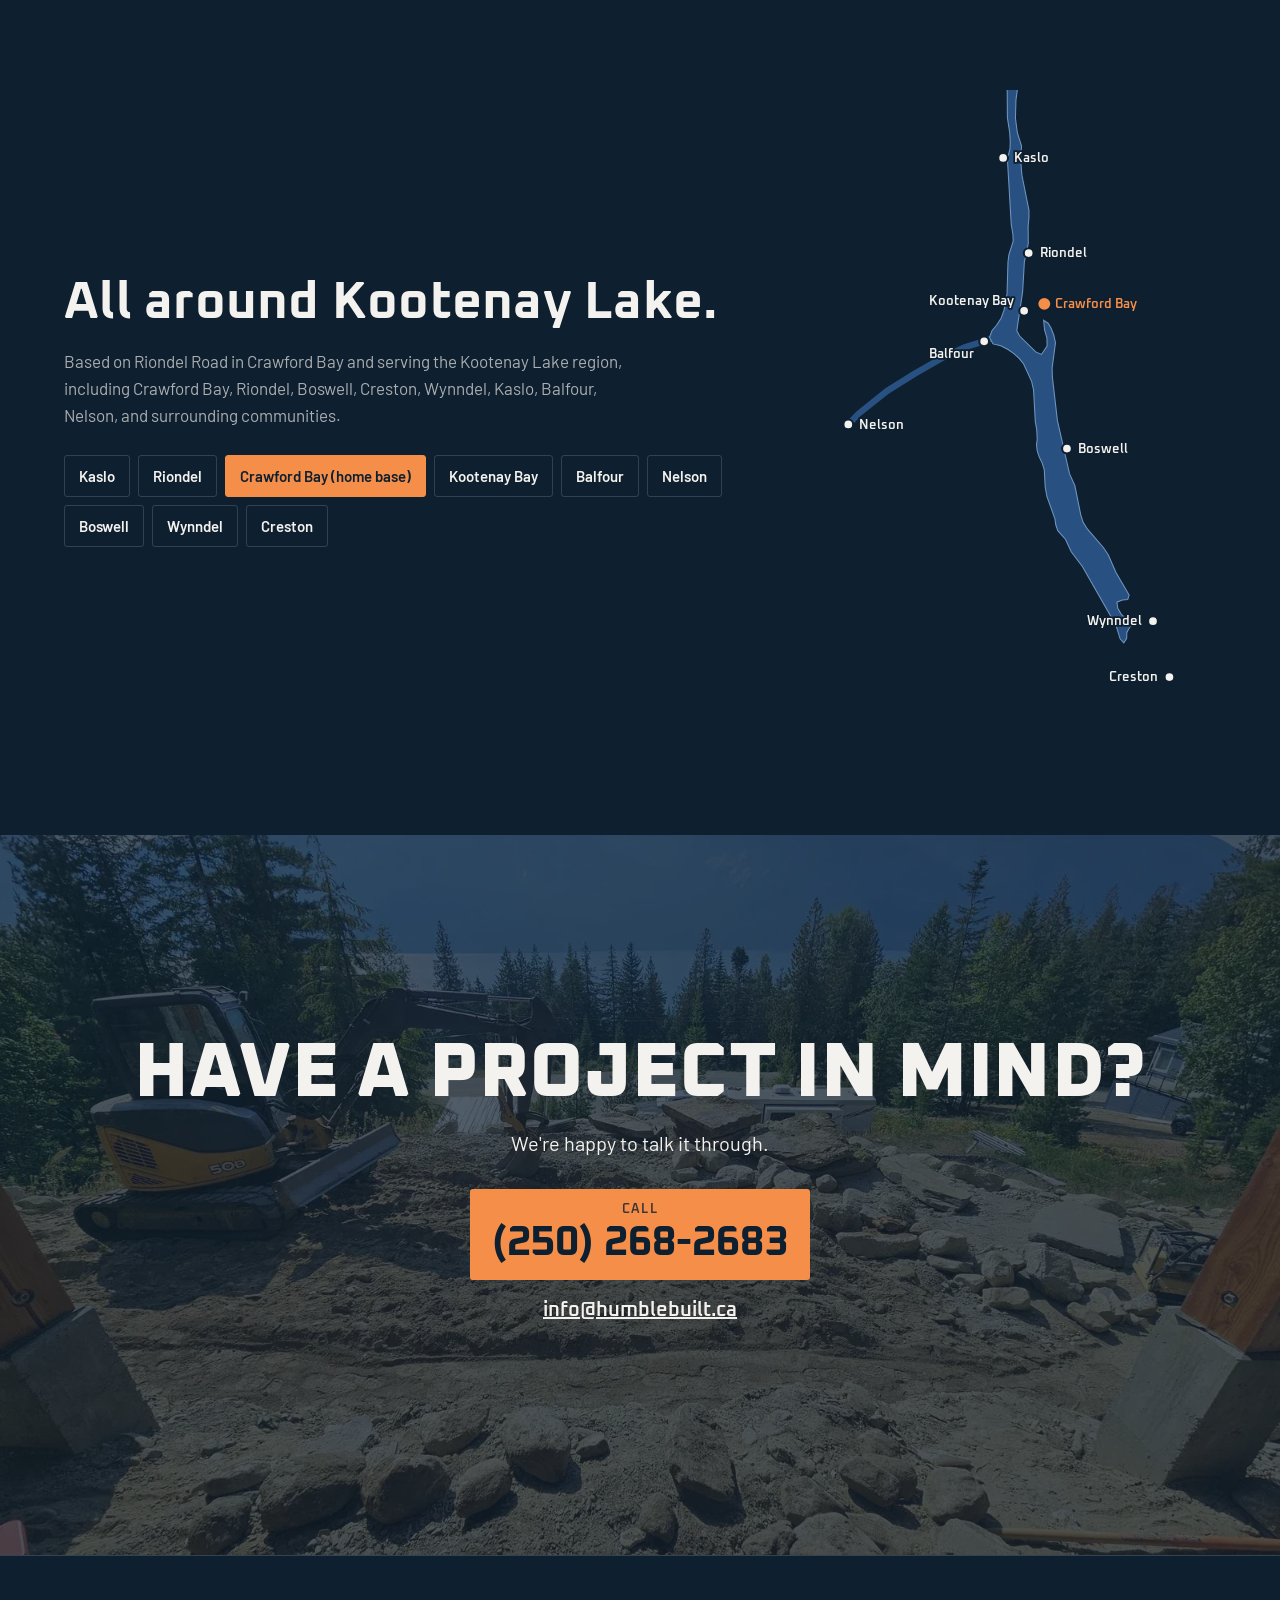
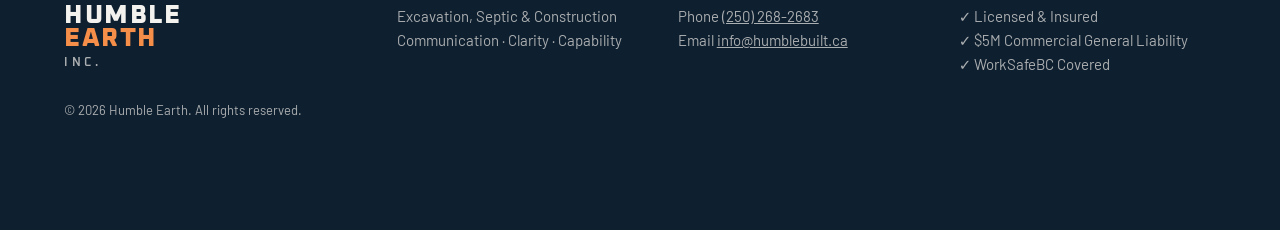
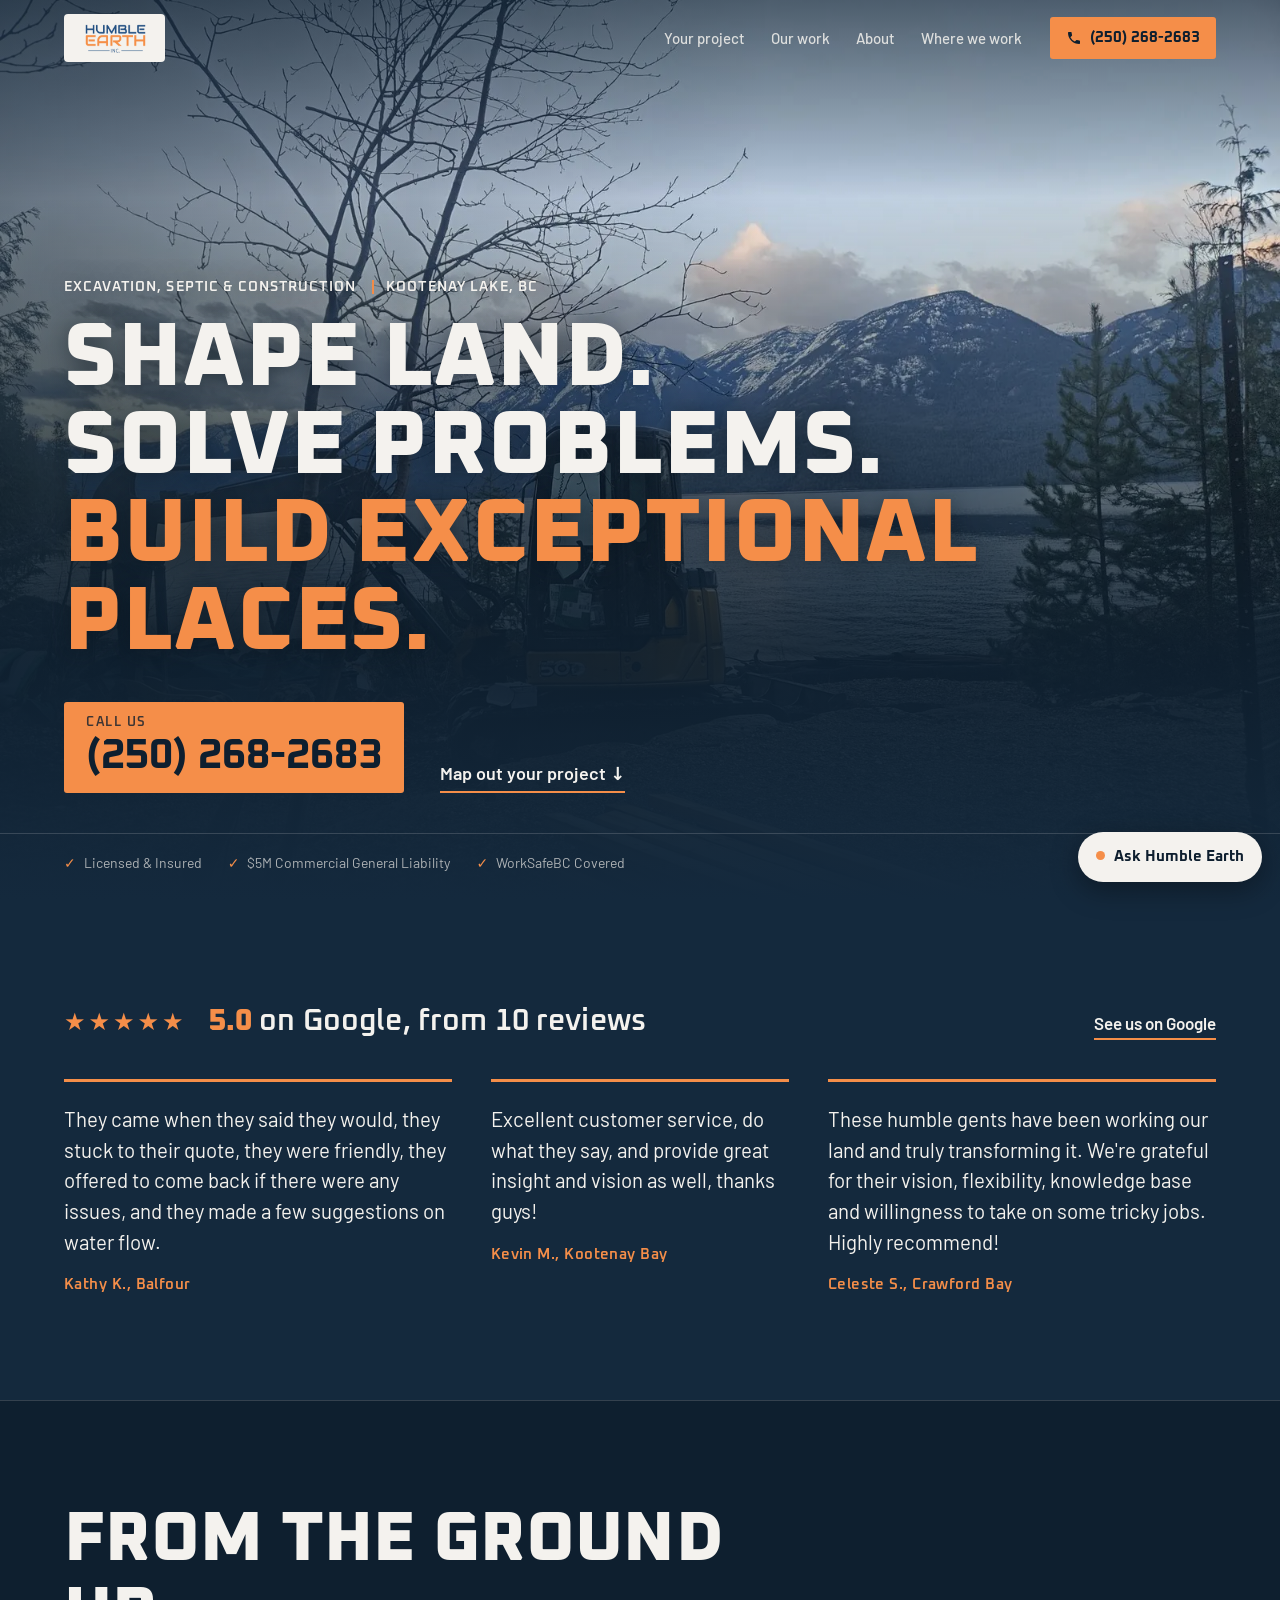
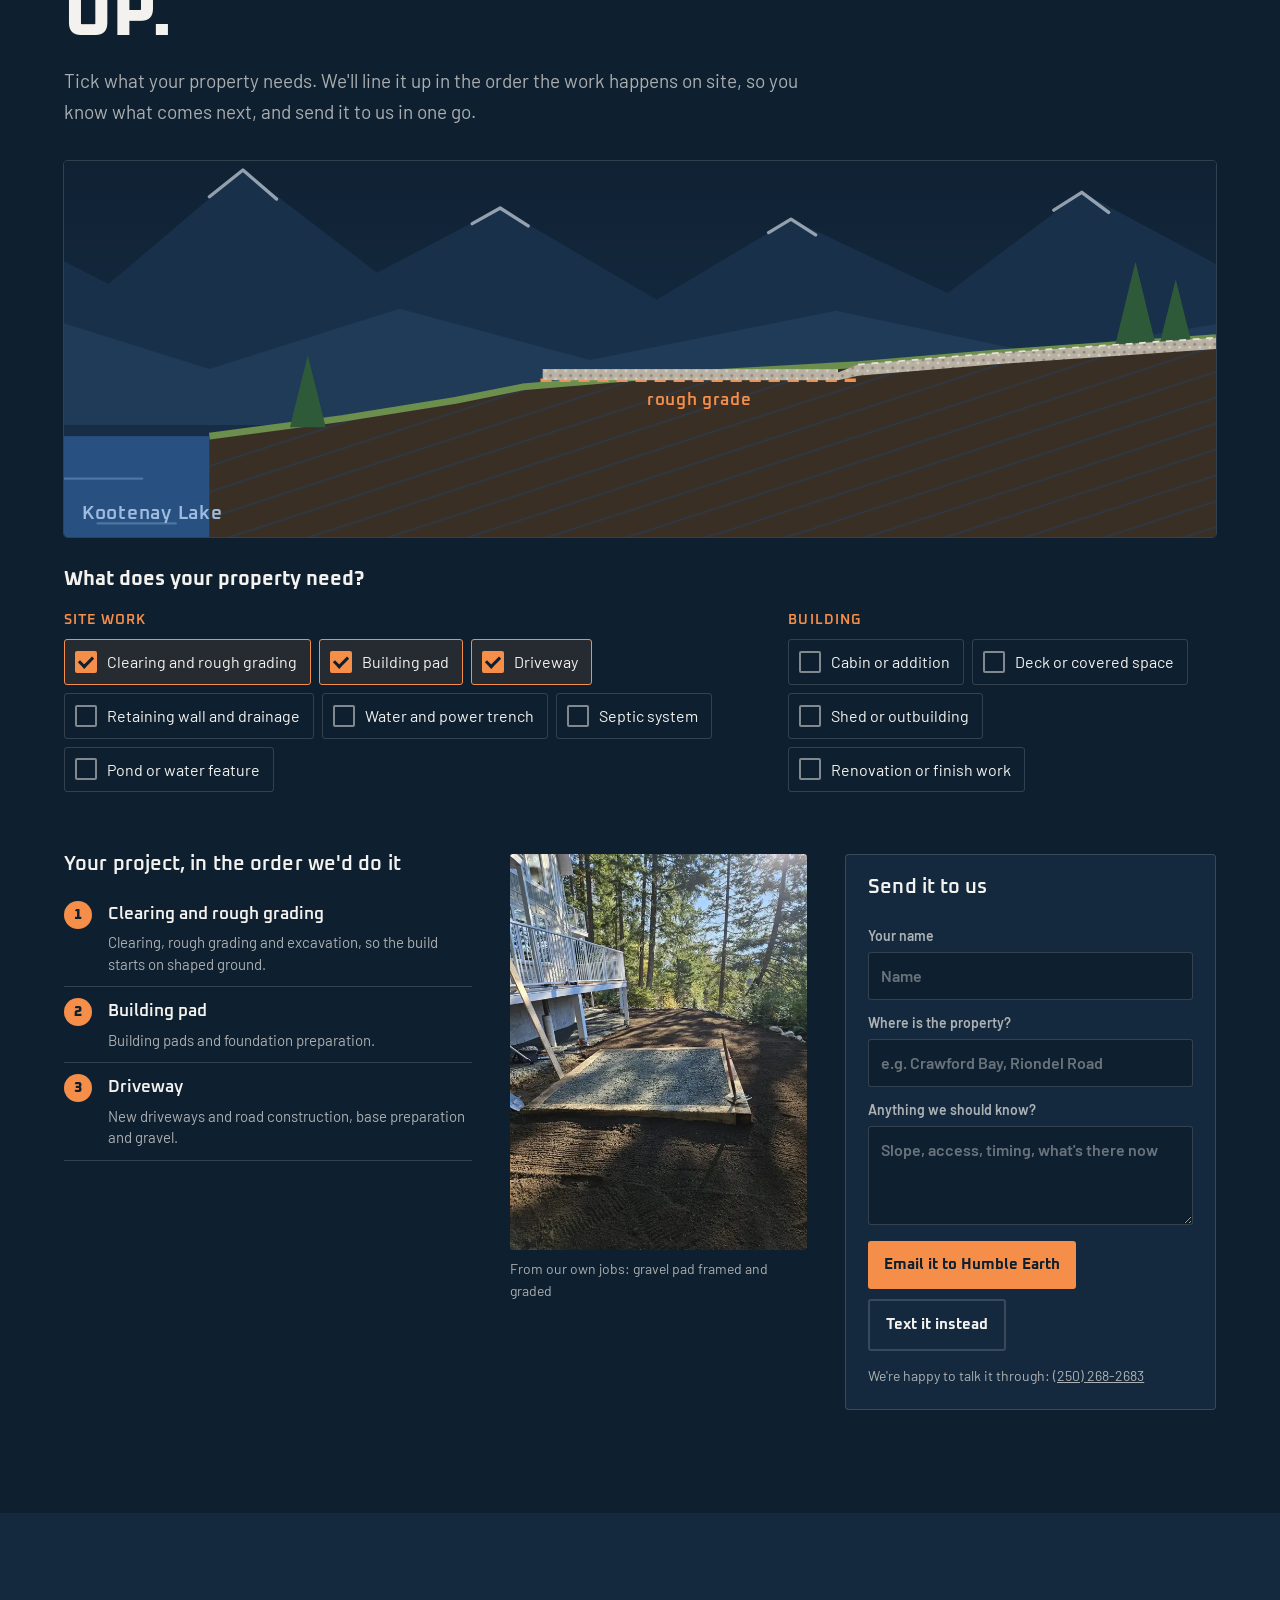
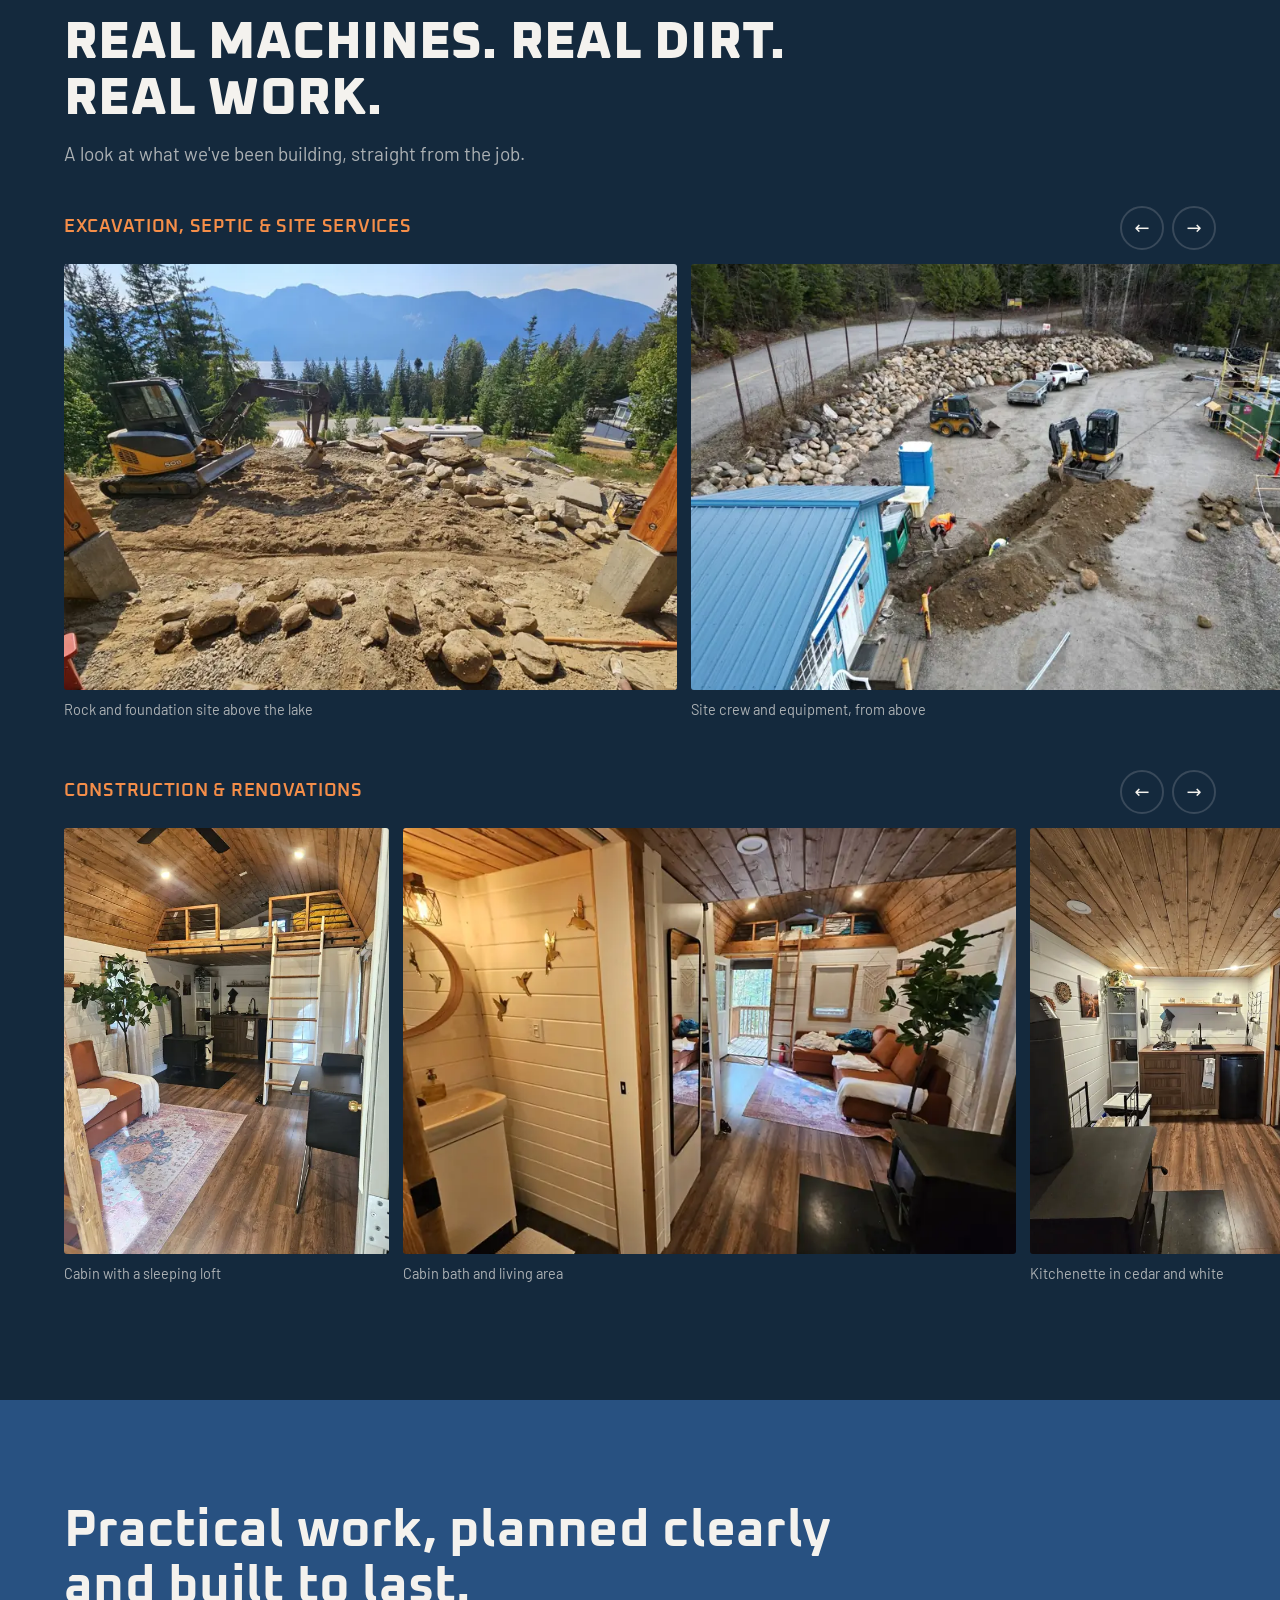
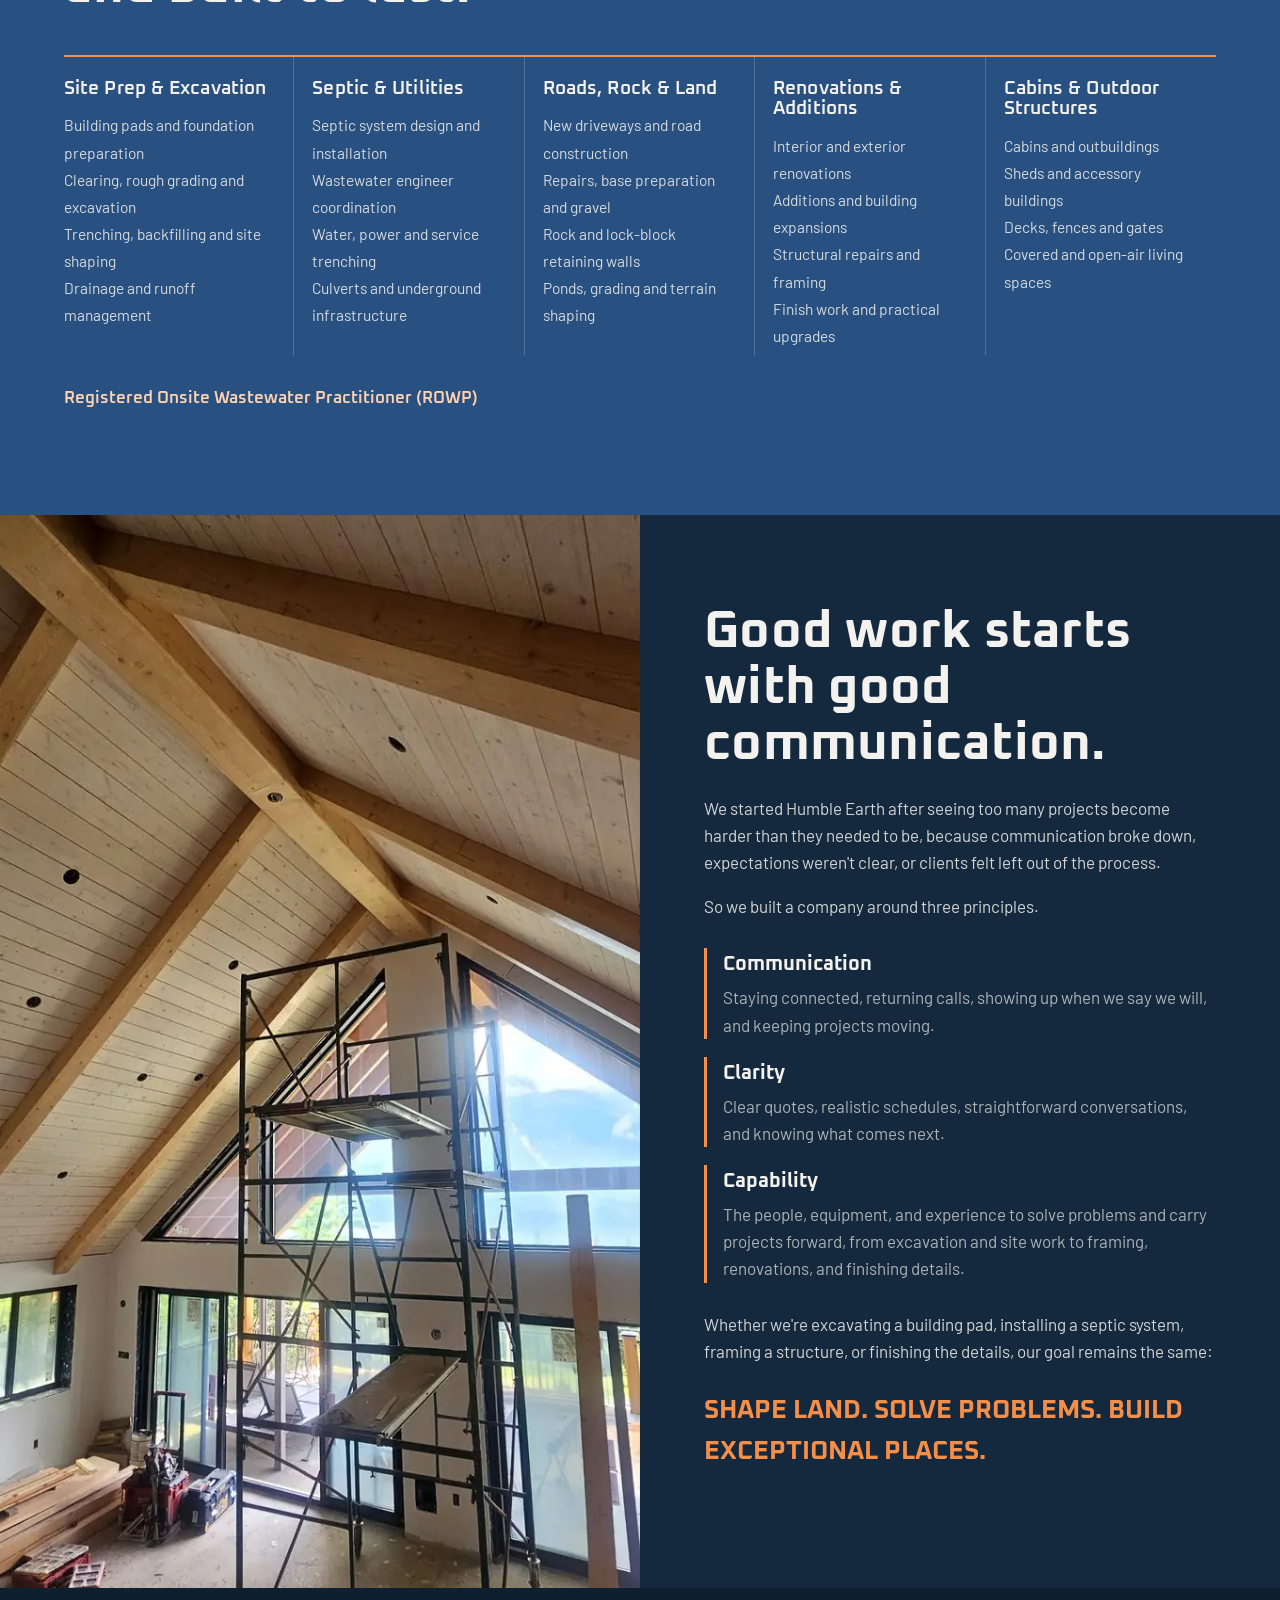
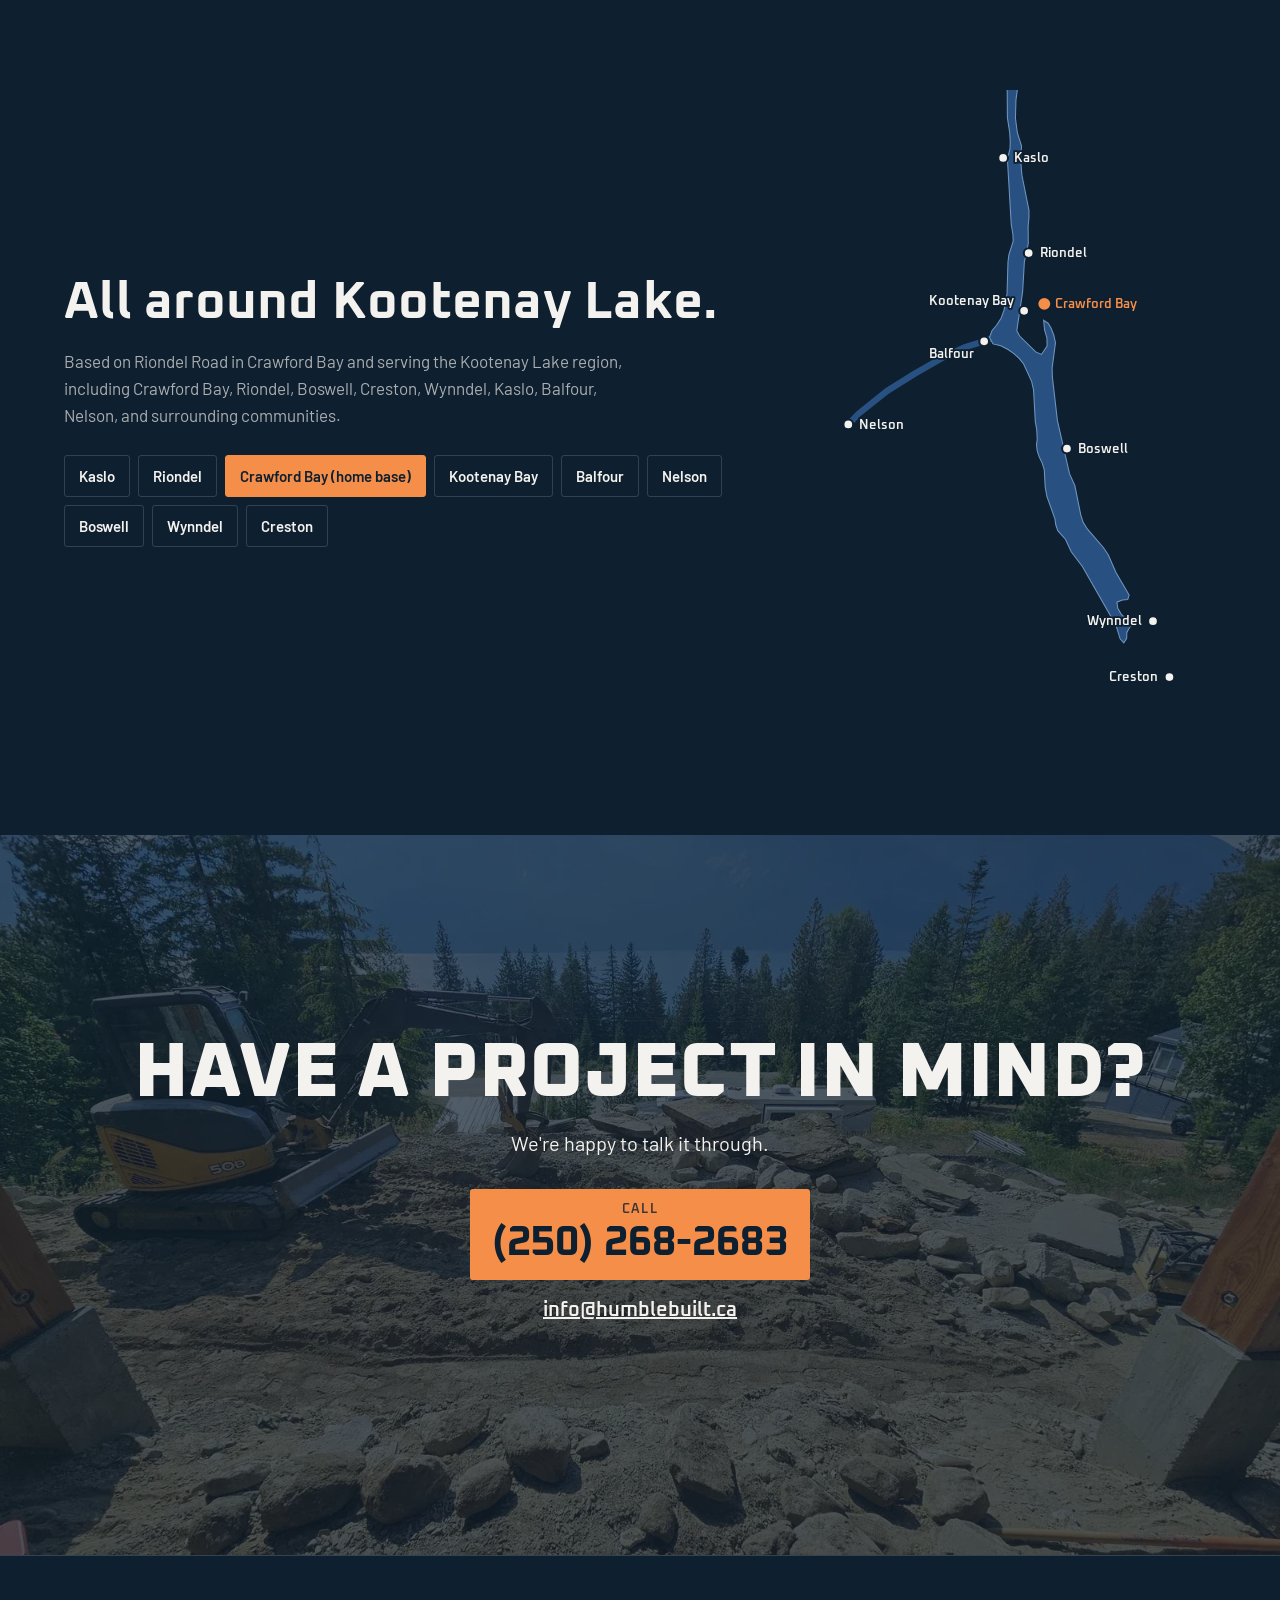
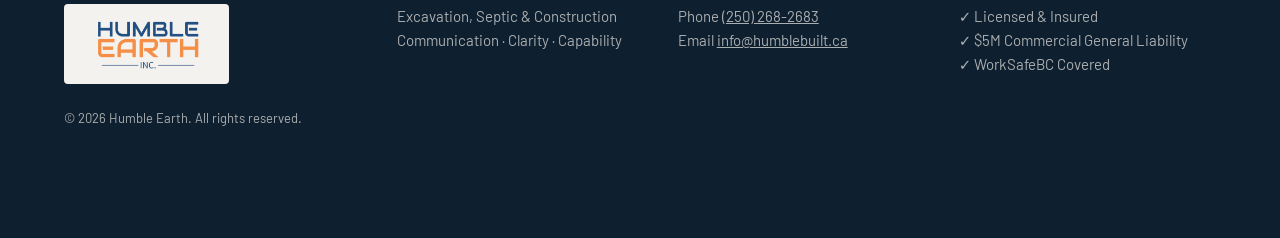
